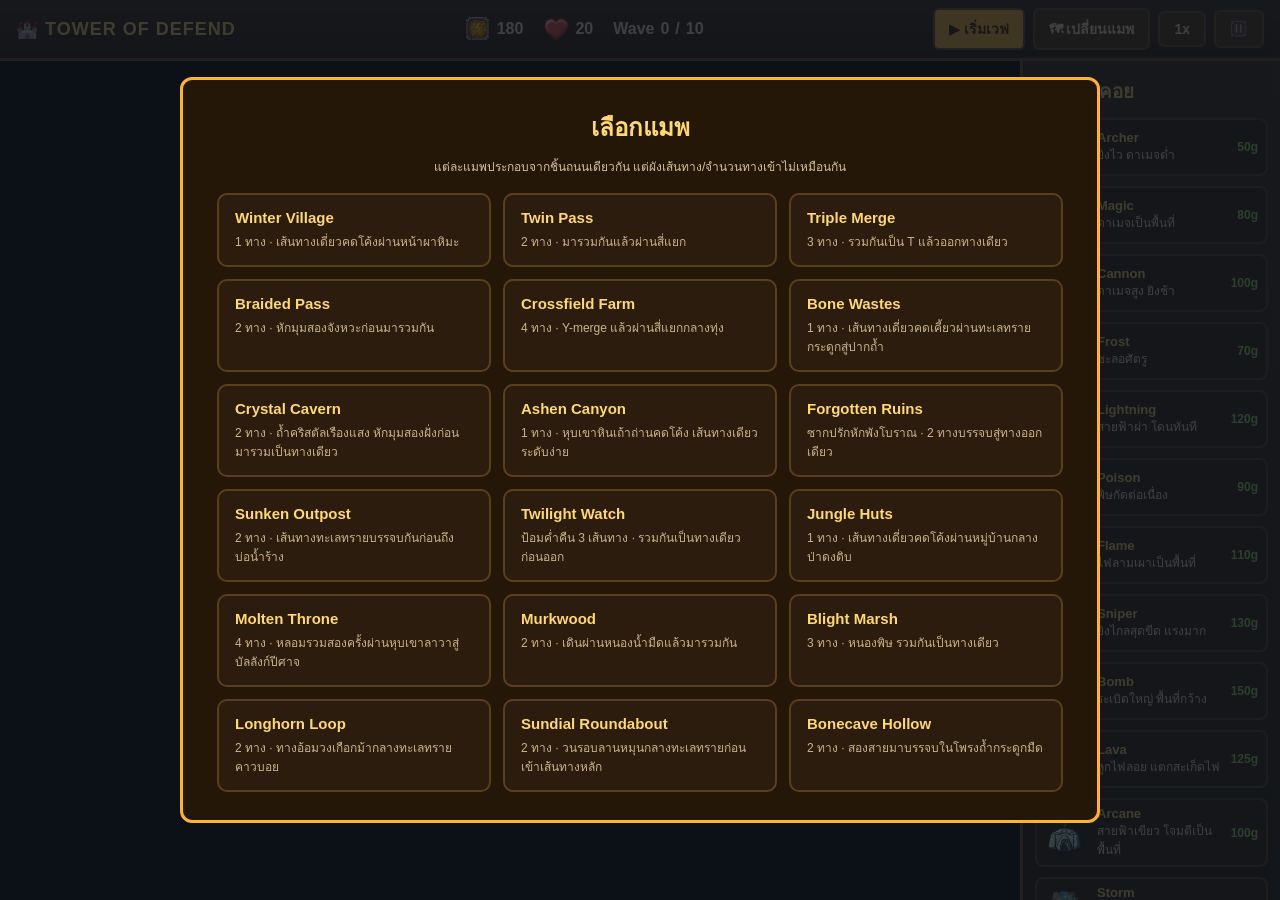
==== index.html @ 7975d1ac "Initial commit: Tower of Defend HTML5 tower-defense game 15 tower types, 18 maps, HTML5 canvas game " ====
<!DOCTYPE html>
<html lang="th">
<head>
<meta charset="UTF-8">
<meta name="viewport" content="width=device-width, initial-scale=1.0">
<title>Tower of Defend</title>
<link rel="stylesheet" href="style.css">
</head>
<body>
<div id="app">

  <header id="topbar">
    <div class="brand">🏰 TOWER OF DEFEND</div>
    <div class="stats">
      <div class="stat"><img src="assets/gui/ico_3.png" alt="gold"><span id="goldVal">0</span></div>
      <div class="stat"><img src="assets/gui/heart.png" alt="lives"><span id="livesVal">0</span></div>
      <div class="stat">Wave <span id="waveVal">0</span>/<span id="waveMax">10</span></div>
    </div>
    <div class="actions">
      <button id="startWaveBtn" class="btn-primary">▶ เริ่มเวฟ</button>
      <button id="changeMapBtn" class="btn-secondary">🗺 เปลี่ยนแมพ</button>
      <button id="speedBtn" class="btn-secondary">1x</button>
      <button id="pauseBtn" class="btn-secondary"><img src="assets/gui/button_pause.png" alt="pause"></button>
    </div>
  </header>

  <main id="playfield">
    <canvas id="game" width="1280" height="720"></canvas>

    <div id="towerPanel" class="hidden">
      <div id="towerPanelInfo"></div>
      <div id="towerPanelActions">
        <button id="upgradeBtn">⬆ อัพเกรด</button>
        <button id="sellBtn">💰 ขาย</button>
        <button id="closeTowerPanel">✕</button>
      </div>
    </div>

    <div id="toast"></div>
  </main>

  <aside id="sidebar">
    <h3>สร้างหอคอย</h3>
    <div class="tower-buy" data-tower="archer">
      <img src="assets/towers/archer_1.png">
      <div class="tb-info"><b>Archer</b><span>ยิงไว ดาเมจต่ำ</span></div>
      <div class="tb-cost">50g</div>
    </div>
    <div class="tower-buy" data-tower="magic">
      <img src="assets/towers/magic_1.png">
      <div class="tb-info"><b>Magic</b><span>ดาเมจเป็นพื้นที่</span></div>
      <div class="tb-cost">80g</div>
    </div>
    <div class="tower-buy" data-tower="stone">
      <img src="assets/towers/stone_1.png">
      <div class="tb-info"><b>Cannon</b><span>ดาเมจสูง ยิงช้า</span></div>
      <div class="tb-cost">100g</div>
    </div>
    <div class="tower-buy" data-tower="support">
      <img src="assets/towers/support_1.png">
      <div class="tb-info"><b>Frost</b><span>ชะลอศัตรู</span></div>
      <div class="tb-cost">70g</div>
    </div>
    <div class="tower-buy" data-tower="lightning">
      <img src="assets/towers/lightning_1.png">
      <div class="tb-info"><b>Lightning</b><span>สายฟ้าผ่า โดนทันที</span></div>
      <div class="tb-cost">120g</div>
    </div>
    <div class="tower-buy" data-tower="poison">
      <img src="assets/towers/poison_1.png">
      <div class="tb-info"><b>Poison</b><span>พิษกัดต่อเนื่อง</span></div>
      <div class="tb-cost">90g</div>
    </div>
    <div class="tower-buy" data-tower="flame">
      <img src="assets/towers/flame_1.png">
      <div class="tb-info"><b>Flame</b><span>ไฟลามเผาเป็นพื้นที่</span></div>
      <div class="tb-cost">110g</div>
    </div>
    <div class="tower-buy" data-tower="sniper">
      <img src="assets/towers/sniper_1.png">
      <div class="tb-info"><b>Sniper</b><span>ยิงไกลสุดขีด แรงมาก</span></div>
      <div class="tb-cost">130g</div>
    </div>
    <div class="tower-buy" data-tower="bomb">
      <img src="assets/towers/bomb_1.png">
      <div class="tb-info"><b>Bomb</b><span>ระเบิดใหญ่ พื้นที่กว้าง</span></div>
      <div class="tb-cost">150g</div>
    </div>
    <div class="tower-buy" data-tower="ember">
      <img src="assets/towers/ember_1.png">
      <div class="tb-info"><b>Lava</b><span>ลูกไฟลอย แตกสะเก็ดไฟ</span></div>
      <div class="tb-cost">125g</div>
    </div>
    <div class="tower-buy" data-tower="arcane">
      <img src="assets/towers/arcane_1.png">
      <div class="tb-info"><b>Arcane</b><span>สายฟ้าเขียว โจมตีเป็นพื้นที่</span></div>
      <div class="tb-cost">100g</div>
    </div>
    <div class="tower-buy" data-tower="storm">
      <img src="assets/towers/storm_1.png">
      <div class="tb-info"><b>Storm</b><span>สายฟ้าน้ำเงิน คริสตัลพลัง</span></div>
      <div class="tb-cost">115g</div>
    </div>
    <div class="tower-buy" data-tower="hex">
      <img src="assets/towers/hex_1.png">
      <div class="tb-info"><b>Hex</b><span>สายฟ้าแดง เวทมนตร์มืด</span></div>
      <div class="tb-cost">130g</div>
    </div>
    <div class="tower-buy" data-tower="ranger">
      <img src="assets/towers/ranger_1.png">
      <div class="tb-info"><b>Ranger</b><span>นักธนูบนหอฟาง ยิงไกล</span></div>
      <div class="tb-cost">90g</div>
    </div>
    <div class="tower-buy" data-tower="ballista">
      <img src="assets/towers/ballista_1.png">
      <div class="tb-info"><b>Ballista</b><span>เครื่องยิงลูกดอก แรงสูง</span></div>
      <div class="tb-cost">140g</div>
    </div>
    <p class="hint">เลือกหอคอย แล้วคลิกวางบน "แท่นหิมะ" ที่ว่างเท่านั้น (วงแหวนสีทองจะโชว์จุดที่วางได้)</p>
  </aside>

</div>

<div id="overlay" class="hidden">
  <div id="overlayBox">
    <img id="overlayHeader" src="">
    <h2 id="overlayTitle"></h2>
    <p id="overlaySub"></p>
    <button id="overlayBtn" class="btn-primary">เลือกแมพใหม่</button>
  </div>
</div>

<div id="levelSelect">
  <div id="levelSelectBox">
    <h2>เลือกแมพ</h2>
    <p class="hint">แต่ละแมพประกอบจากชิ้นถนนเดียวกัน แต่ผังเส้นทาง/จำนวนทางเข้าไม่เหมือนกัน</p>
    <div id="levelList"></div>
  </div>
</div>

<script src="maps/level1.js"></script>
<script src="maps/level2.js"></script>
<script src="maps/level3.js"></script>
<script src="maps/level4.js"></script>
<script src="maps/level5.js"></script>
<script src="maps/level6.js"></script>
<script src="maps/level7.js"></script>
<script src="maps/level8.js"></script>
<script src="maps/level9.js"></script>
<script src="maps/level10.js"></script>
<script src="maps/level11.js"></script>
<script src="maps/level12.js"></script>
<script src="maps/level13.js"></script>
<script src="maps/level14.js"></script>
<script src="maps/level15.js"></script>
<script src="maps/level16.js"></script>
<script src="maps/level17.js"></script>
<script src="maps/level18.js"></script>
<script src="game.js"></script>
</body>
</html>
---- style.css ----
* { box-sizing: border-box; }
html, body {
  margin: 0; padding: 0; height: 100%;
  background: #1a1108;
  font-family: 'Segoe UI', Tahoma, sans-serif;
  color: #f4e6c8;
  overflow: hidden;
}

#app {
  display: grid;
  grid-template-rows: auto 1fr;
  grid-template-columns: 1fr 260px;
  grid-template-areas:
    "topbar topbar"
    "playfield sidebar";
  height: 100vh;
}

#topbar {
  grid-area: topbar;
  display: flex;
  align-items: center;
  justify-content: space-between;
  padding: 8px 16px;
  background: linear-gradient(#3a2614, #241708);
  border-bottom: 3px solid #6b4a24;
}

.brand { font-weight: bold; font-size: 18px; letter-spacing: 1px; color: #ffd876; }

.stats { display: flex; gap: 20px; }
.stat { display: flex; align-items: center; gap: 6px; font-weight: bold; font-size: 16px; }
.stat img { width: 26px; height: 26px; object-fit: contain; }

.actions { display: flex; gap: 8px; align-items: center; }
.btn-primary, .btn-secondary {
  cursor: pointer; border: 2px solid #6b4a24; border-radius: 6px;
  padding: 8px 14px; font-weight: bold; font-size: 14px;
}
.btn-primary { background: #ffb238; color: #3a2100; }
.btn-primary:hover { background: #ffc862; }
.btn-primary:disabled { background: #7a6440; color: #3a2100; cursor: not-allowed; opacity: 0.6; }
.btn-secondary { background: #4a3418; color: #f4e6c8; }
.btn-secondary:hover { background: #5f4520; }
.btn-secondary img { width: 18px; height: 18px; vertical-align: middle; }

#playfield {
  grid-area: playfield;
  position: relative;
  background: #000;
  display: flex;
  align-items: center;
  justify-content: center;
  overflow: hidden;
}

#game {
  width: 100%;
  height: 100%;
  object-fit: contain;
  cursor: crosshair;
}

#sidebar {
  grid-area: sidebar;
  background: linear-gradient(#3a2614, #241708);
  border-left: 3px solid #6b4a24;
  padding: 12px;
  overflow-y: auto;
}
#sidebar h3 { margin: 4px 0 12px; color: #ffd876; }

.tower-buy {
  display: grid;
  grid-template-columns: 44px 1fr auto;
  align-items: center;
  gap: 8px;
  background: #2c1c0d;
  border: 2px solid #5a3f1f;
  border-radius: 8px;
  padding: 6px 8px;
  margin-bottom: 10px;
  cursor: pointer;
  transition: 0.15s;
}
.tower-buy:hover { border-color: #ffb238; }
.tower-buy.selected { border-color: #ffd876; background: #4a3013; box-shadow: 0 0 8px #ffb23855; }
.tower-buy img { width: 42px; height: 42px; object-fit: contain; }
.tb-info { display: flex; flex-direction: column; font-size: 12px; }
.tb-info b { font-size: 13px; color: #ffd876; }
.tb-cost { font-size: 12px; font-weight: bold; color: #9be564; }
.hint { font-size: 11px; color: #b39b76; line-height: 1.4; }

#towerPanel {
  position: absolute;
  background: #241708ee;
  border: 2px solid #ffb238;
  border-radius: 8px;
  padding: 10px;
  font-size: 13px;
  min-width: 170px;
  z-index: 5;
}
#towerPanel.hidden { display: none; }
#towerPanelInfo { margin-bottom: 8px; line-height: 1.5; }
#towerPanelActions { display: flex; gap: 6px; }
#towerPanelActions button {
  flex: 1; cursor: pointer; border: 1px solid #6b4a24; border-radius: 5px;
  padding: 5px; background: #4a3418; color: #f4e6c8; font-size: 12px;
}
#towerPanelActions button:hover { background: #5f4520; }
#upgradeBtn:disabled { opacity: 0.5; cursor: not-allowed; }

#toast {
  position: absolute;
  top: 12px; left: 50%; transform: translateX(-50%);
  background: #a11c1cdd; color: #fff; padding: 6px 16px;
  border-radius: 6px; font-weight: bold; font-size: 13px;
  opacity: 0; pointer-events: none; transition: opacity 0.3s;
}
#toast.show { opacity: 1; }

#overlay {
  position: fixed; inset: 0; background: #000000cc;
  display: flex; align-items: center; justify-content: center; z-index: 20;
}
#overlay.hidden { display: none; }
#overlayBox {
  background: #241708; border: 3px solid #ffb238; border-radius: 12px;
  padding: 24px 36px; text-align: center; max-width: 380px;
}
#overlayHeader { max-width: 260px; margin-bottom: 8px; }
#overlayTitle { color: #ffd876; margin: 6px 0; }
#overlaySub { color: #d8c19a; margin-bottom: 16px; }

#levelSelect {
  position: fixed; inset: 0; background: #10161ecc;
  display: flex; align-items: center; justify-content: center; z-index: 30;
}
#levelSelect.hidden { display: none; }
#levelSelectBox {
  background: #241708; border: 3px solid #ffb238; border-radius: 12px;
  padding: 28px 34px; text-align: center; max-width: 920px;
  max-height: 88vh; overflow-y: auto;
}
#levelSelectBox h2 { color: #ffd876; margin: 0 0 6px; }
#levelSelectBox .hint { color: #d8c19a; font-size: 12px; margin-bottom: 18px; }
#levelList {
  display: grid; grid-template-columns: 1fr 1fr 1fr; gap: 12px;
}
.level-card {
  cursor: pointer; text-align: left;
  background: #2c1c0d; border: 2px solid #5a3f1f; border-radius: 10px;
  padding: 14px 16px; color: #f4e6c8; font-family: inherit;
  display: flex; flex-direction: column; gap: 6px; transition: 0.15s;
}
.level-card:hover { border-color: #ffb238; background: #3a2510; }
.level-card b { color: #ffd876; font-size: 15px; }
.level-card span { font-size: 12px; color: #c9b48c; }

.hidden { display: none !important; }
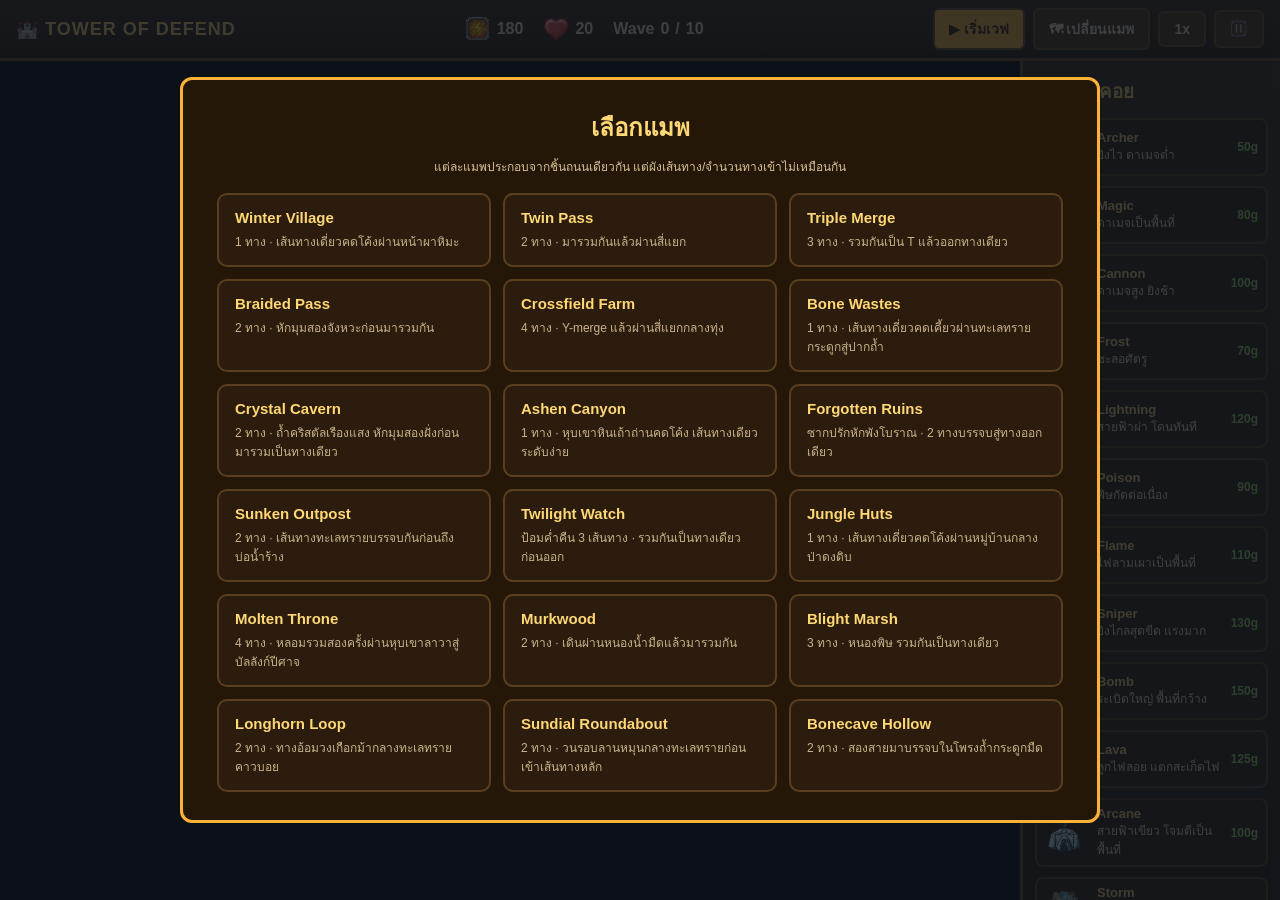
==== commit 757f1e63: "Force landscape-only play on phones with a rotate prompt On touch devices in portrait, overlay a ful" ====
--- a/index.html
+++ b/index.html
@@ -138,6 +138,12 @@
   </div>
 </div>
 
+<div id="rotateGate">
+  <div class="rg-icon">📱↻</div>
+  <div class="rg-title">หมุนจอแนวนอน</div>
+  <div class="rg-sub">เกมนี้เล่นได้เฉพาะแนวนอนบนมือถือ<br>กรุณาหมุนอุปกรณ์ของคุณ</div>
+</div>
+
 <script src="maps/level1.js"></script>
 <script src="maps/level2.js"></script>
 <script src="maps/level3.js"></script>
--- a/style.css
+++ b/style.css
@@ -160,3 +160,129 @@
 .level-card span { font-size: 12px; color: #c9b48c; }
 
 .hidden { display: none !important; }
+
+/* ============================================================
+   Responsive: mobile landscape & portrait
+   Layout/logic untouched — canvasPos() already maps taps
+   correctly via object-fit: contain, so touch input works.
+   ============================================================ */
+
+/* Use dynamic viewport height so mobile browser chrome
+   (address bar) doesn't clip the play area. */
+@supports (height: 100dvh) {
+  #app { height: 100dvh; }
+}
+
+/* Keep the tower upgrade popup inside narrow screens */
+#towerPanel { max-width: calc(100vw - 16px); }
+
+/* ---- Force landscape on phones: block portrait with a rotate prompt ---- */
+#rotateGate { display: none; }
+@media (orientation: portrait) and (pointer: coarse) {
+  #rotateGate {
+    display: flex;
+    position: fixed; inset: 0; z-index: 100;
+    flex-direction: column; align-items: center; justify-content: center;
+    gap: 16px; text-align: center; padding: 28px;
+    background: #10161e; color: #f4e6c8;
+  }
+  #rotateGate .rg-icon {
+    font-size: 64px; line-height: 1;
+    animation: rg-rotate 2.2s ease-in-out infinite;
+  }
+  #rotateGate .rg-title { font-size: 22px; font-weight: bold; color: #ffd876; }
+  #rotateGate .rg-sub { font-size: 14px; color: #d8c19a; line-height: 1.6; }
+}
+@keyframes rg-rotate {
+  0%, 40%   { transform: rotate(0deg); }
+  60%, 100% { transform: rotate(-90deg); }
+}
+
+/* ---- Landscape phones / short viewports: side-by-side, compact ---- */
+@media (orientation: landscape) and (max-height: 560px) {
+  #app { grid-template-columns: 1fr minmax(150px, 200px); }
+
+  #topbar { padding: 4px 10px; }
+  .brand { font-size: 13px; letter-spacing: 0; }
+  .stats { gap: 10px; }
+  .stat { font-size: 13px; gap: 4px; }
+  .stat img { width: 18px; height: 18px; }
+  .actions { gap: 5px; }
+  .btn-primary, .btn-secondary { padding: 5px 8px; font-size: 12px; }
+  .btn-secondary img { width: 14px; height: 14px; }
+
+  #sidebar { padding: 6px; }
+  #sidebar h3 { font-size: 13px; margin: 2px 0 6px; }
+  .tower-buy { grid-template-columns: 32px 1fr auto; gap: 6px; padding: 4px 6px; margin-bottom: 6px; }
+  .tower-buy img { width: 30px; height: 30px; }
+  .tb-info { font-size: 10px; }
+  .tb-info b { font-size: 11px; }
+  .tb-cost { font-size: 11px; }
+  .hint { font-size: 10px; line-height: 1.3; }
+}
+
+/* ---- Portrait phones: stack board on top, shop as scroll strip ---- */
+@media (orientation: portrait) and (max-width: 720px) {
+  #app {
+    grid-template-columns: 1fr;
+    grid-template-rows: auto 1fr auto;
+    grid-template-areas:
+      "topbar"
+      "playfield"
+      "sidebar";
+  }
+
+  /* Topbar wraps gracefully: stats drop to their own centered row */
+  #topbar { padding: 6px 8px; gap: 6px 8px; flex-wrap: wrap; }
+  .brand {
+    font-size: 13px; letter-spacing: 0;
+    white-space: nowrap; overflow: hidden; text-overflow: ellipsis;
+    max-width: 44vw; flex: 0 1 auto;
+  }
+  .stats { order: 5; flex-basis: 100%; justify-content: center; gap: 16px; }
+  .stat { font-size: 13px; gap: 4px; }
+  .stat img { width: 20px; height: 20px; }
+  .actions { gap: 5px; }
+  .btn-primary, .btn-secondary { padding: 6px 9px; font-size: 12px; }
+  .btn-secondary img { width: 15px; height: 15px; }
+
+  /* Shop: horizontal thumb-scrollable strip beneath the board */
+  #sidebar {
+    border-left: none;
+    border-top: 3px solid #6b4a24;
+    display: flex;
+    flex-direction: row;
+    gap: 8px;
+    padding: 8px;
+    overflow-x: auto;
+    overflow-y: hidden;
+    -webkit-overflow-scrolling: touch;
+  }
+  #sidebar h3 { display: none; }
+  .tower-buy {
+    flex: 0 0 auto;
+    width: 132px;
+    margin-bottom: 0;
+    grid-template-columns: 34px 1fr;
+    grid-template-areas:
+      "icon info"
+      "icon cost";
+    column-gap: 8px; row-gap: 2px;
+  }
+  .tower-buy img { grid-area: icon; width: 34px; height: 34px; align-self: center; }
+  .tb-info { grid-area: info; }
+  .tb-info span { display: none; }    /* hide description; keep cards short so the board stays big */
+  .tb-cost { grid-area: cost; }
+}
+
+/* ---- Map-select overlay: fewer columns on small screens ---- */
+@media (max-width: 720px) {
+  #overlayBox { max-width: min(380px, 92vw); padding: 20px 22px; }
+  #levelSelectBox { max-width: 94vw; max-height: 90vh; padding: 20px 16px; }
+  #levelList { grid-template-columns: 1fr 1fr; gap: 10px; }
+  .level-card { padding: 10px 12px; }
+  .level-card b { font-size: 14px; }
+}
+@media (max-width: 430px) {
+  #levelList { grid-template-columns: 1fr; }
+}
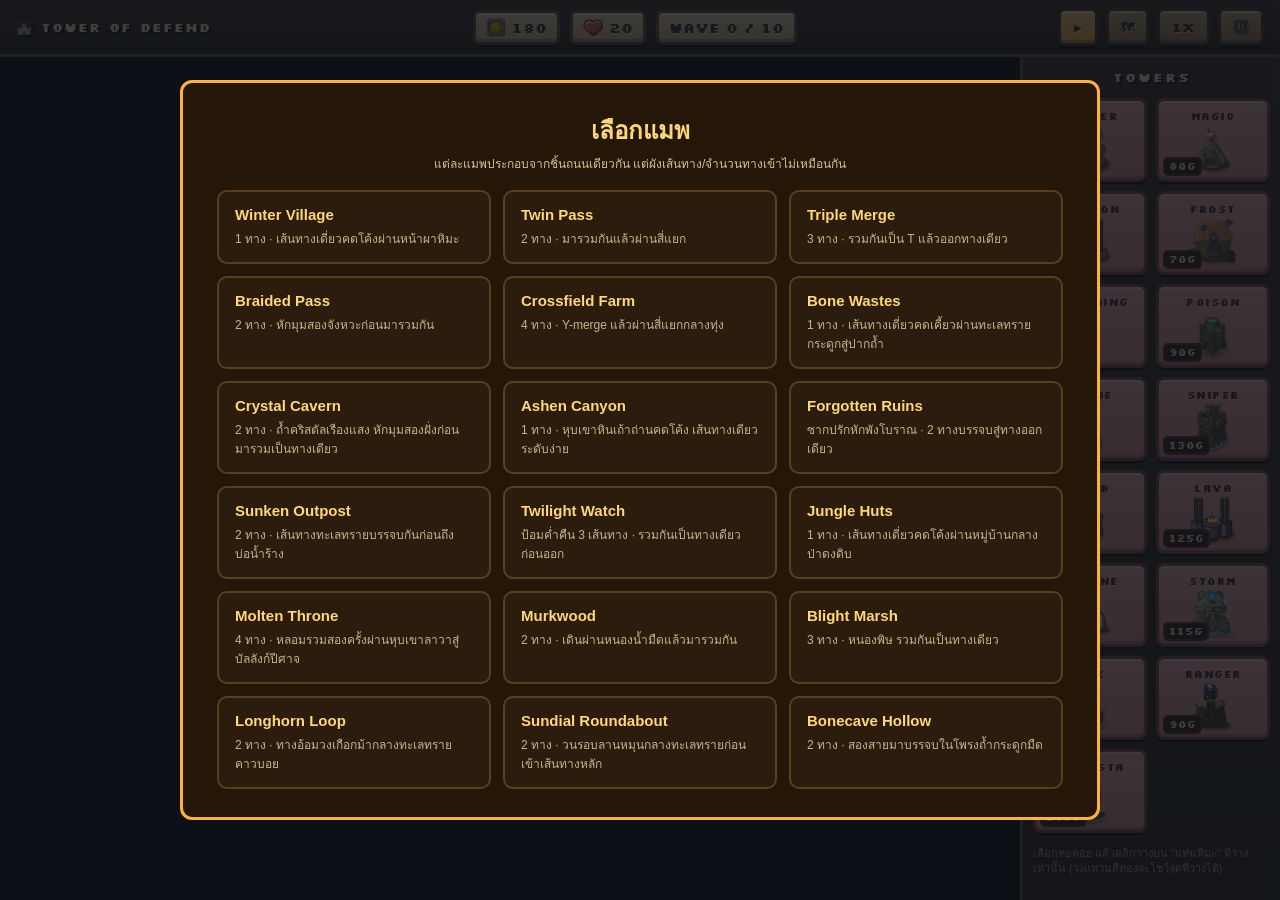
==== commit b1890d81: "Restyle UI to pixel-art theme (framed HUD + salmon tower cards) Rework the HUD and shop to a pixel-a" ====
--- a/index.html
+++ b/index.html
@@ -4,6 +4,9 @@
 <meta charset="UTF-8">
 <meta name="viewport" content="width=device-width, initial-scale=1.0">
 <title>Tower of Defend</title>
+<link rel="preconnect" href="https://fonts.googleapis.com">
+<link rel="preconnect" href="https://fonts.gstatic.com" crossorigin>
+<link href="https://fonts.googleapis.com/css2?family=Silkscreen:wght@400;700&display=swap" rel="stylesheet">
 <link rel="stylesheet" href="style.css">
 </head>
 <body>
@@ -17,8 +20,8 @@
       <div class="stat">Wave <span id="waveVal">0</span>/<span id="waveMax">10</span></div>
     </div>
     <div class="actions">
-      <button id="startWaveBtn" class="btn-primary">▶ เริ่มเวฟ</button>
-      <button id="changeMapBtn" class="btn-secondary">🗺 เปลี่ยนแมพ</button>
+      <button id="startWaveBtn" class="btn-primary" title="เริ่มเวฟ">▶</button>
+      <button id="changeMapBtn" class="btn-secondary" title="เปลี่ยนแมพ">🗺</button>
       <button id="speedBtn" class="btn-secondary">1x</button>
       <button id="pauseBtn" class="btn-secondary"><img src="assets/gui/button_pause.png" alt="pause"></button>
     </div>
@@ -40,7 +43,7 @@
   </main>
 
   <aside id="sidebar">
-    <h3>สร้างหอคอย</h3>
+    <h3>TOWERS</h3>
     <div class="tower-buy" data-tower="archer">
       <img src="assets/towers/archer_1.png">
       <div class="tb-info"><b>Archer</b><span>ยิงไว ดาเมจต่ำ</span></div>
--- a/style.css
+++ b/style.css
@@ -27,23 +27,44 @@
   border-bottom: 3px solid #6b4a24;
 }
 
-.brand { font-weight: bold; font-size: 18px; letter-spacing: 1px; color: #ffd876; }
-
-.stats { display: flex; gap: 20px; }
-.stat { display: flex; align-items: center; gap: 6px; font-weight: bold; font-size: 16px; }
-.stat img { width: 26px; height: 26px; object-fit: contain; }
-
+/* pixel-art font, applied only to English/number UI (Thai keeps a normal font) */
+:root { --pixel: 'Silkscreen', ui-monospace, 'Courier New', monospace; }
+
+.brand {
+  font-family: var(--pixel);
+  font-weight: 700; font-size: 13px; letter-spacing: 1px;
+  color: #ffe0b0; text-shadow: 2px 2px 0 #000;
+}
+
+/* pixel-art framed stat badges (skull/coin/heart look) */
+.stats { display: flex; gap: 10px; }
+.stat {
+  display: flex; align-items: center; gap: 6px;
+  font-family: var(--pixel); font-weight: 700; font-size: 14px;
+  color: #3a2410; padding: 5px 10px 4px;
+  background: linear-gradient(#f0d3a0, #d9ab6e);
+  border: 3px solid #6e3f1e; border-radius: 7px;
+  box-shadow: inset 0 2px 0 #fbe8c4, inset 0 -3px 0 #b07c40, 0 2px 0 #000;
+  text-shadow: 1px 1px 0 #f6e2bd;
+}
+.stat img { width: 20px; height: 20px; object-fit: contain; }
+
+/* pixel-art buttons (chunky beveled frames) */
 .actions { display: flex; gap: 8px; align-items: center; }
 .btn-primary, .btn-secondary {
-  cursor: pointer; border: 2px solid #6b4a24; border-radius: 6px;
-  padding: 8px 14px; font-weight: bold; font-size: 14px;
-}
-.btn-primary { background: #ffb238; color: #3a2100; }
-.btn-primary:hover { background: #ffc862; }
-.btn-primary:disabled { background: #7a6440; color: #3a2100; cursor: not-allowed; opacity: 0.6; }
-.btn-secondary { background: #4a3418; color: #f4e6c8; }
-.btn-secondary:hover { background: #5f4520; }
-.btn-secondary img { width: 18px; height: 18px; vertical-align: middle; }
+  cursor: pointer;
+  font-family: var(--pixel); font-weight: 700; font-size: 13px;
+  min-width: 40px; min-height: 38px; padding: 6px 12px;
+  border: 3px solid #4a2a10; border-radius: 7px;
+  display: inline-flex; align-items: center; justify-content: center;
+  box-shadow: inset 0 2px 0 rgba(255,255,255,0.4), inset 0 -3px 0 rgba(0,0,0,0.25), 0 2px 0 #000;
+}
+.btn-primary { background: linear-gradient(#ffd06a, #f2a52e); color: #4a2600; text-shadow: 1px 1px 0 #ffe6a8; }
+.btn-primary:hover { background: linear-gradient(#ffdc86, #ffb648); }
+.btn-primary:disabled { filter: grayscale(0.5) brightness(0.82); cursor: not-allowed; opacity: 0.75; }
+.btn-secondary { background: linear-gradient(#caa06a, #a2703c); color: #2e1a08; text-shadow: 1px 1px 0 #e5c79a; }
+.btn-secondary:hover { background: linear-gradient(#d9b078, #b57f46); }
+.btn-secondary img { width: 16px; height: 16px; vertical-align: middle; }
 
 #playfield {
   grid-area: playfield;
@@ -58,39 +79,66 @@
 #game {
   width: 100%;
   height: 100%;
-  object-fit: contain;
+  object-fit: fill;      /* backing store matches this box; world is letterboxed in JS */
   cursor: crosshair;
+  touch-action: none;    /* taps place towers cleanly; no pan/zoom/double-tap delay */
 }
 
 #sidebar {
   grid-area: sidebar;
   background: linear-gradient(#3a2614, #241708);
   border-left: 3px solid #6b4a24;
-  padding: 12px;
+  padding: 10px;
   overflow-y: auto;
-}
-#sidebar h3 { margin: 4px 0 12px; color: #ffd876; }
-
+  display: grid;
+  grid-template-columns: 1fr 1fr;
+  grid-auto-rows: min-content;
+  gap: 9px;
+  align-content: start;
+}
+#sidebar h3 {
+  grid-column: 1 / -1; margin: 2px 0 4px; text-align: center;
+  font-family: var(--pixel); font-size: 13px; letter-spacing: 2px;
+  color: #ffe0b0; text-shadow: 2px 2px 0 #000;
+}
+
+/* salmon pixel-art tower cards: name on top, portrait, cost badge bottom-left */
 .tower-buy {
-  display: grid;
-  grid-template-columns: 44px 1fr auto;
-  align-items: center;
-  gap: 8px;
-  background: #2c1c0d;
-  border: 2px solid #5a3f1f;
-  border-radius: 8px;
-  padding: 6px 8px;
-  margin-bottom: 10px;
-  cursor: pointer;
-  transition: 0.15s;
-}
-.tower-buy:hover { border-color: #ffb238; }
-.tower-buy.selected { border-color: #ffd876; background: #4a3013; box-shadow: 0 0 8px #ffb23855; }
-.tower-buy img { width: 42px; height: 42px; object-fit: contain; }
-.tb-info { display: flex; flex-direction: column; font-size: 12px; }
-.tb-info b { font-size: 13px; color: #ffd876; }
-.tb-cost { font-size: 12px; font-weight: bold; color: #9be564; }
-.hint { font-size: 11px; color: #b39b76; line-height: 1.4; }
+  position: relative;
+  display: flex; flex-direction: column; align-items: center; gap: 2px;
+  background: linear-gradient(#eba79a, #d98577);
+  border: 3px solid #7e3f34; border-radius: 8px;
+  padding: 6px 4px 8px;
+  cursor: pointer; transition: filter 0.1s;
+  box-shadow: inset 0 2px 0 #f6cabf, inset 0 -3px 0 #b96b5c, 0 2px 0 #000;
+}
+.tower-buy:hover { filter: brightness(1.06); }
+.tower-buy.selected {
+  border-color: #ffd54a;
+  box-shadow: inset 0 2px 0 #f6cabf, inset 0 -3px 0 #b96b5c, 0 0 0 2px #ffd54a, 0 0 10px #ffd54a99;
+}
+.tower-buy img {
+  width: 46px; height: 46px; object-fit: contain;
+  filter: drop-shadow(0 2px 1px rgba(0,0,0,0.35));
+}
+.tb-info { order: -1; text-align: center; line-height: 1; }
+.tb-info b {
+  font-family: var(--pixel); font-weight: 700; font-size: 10px; letter-spacing: 0.5px;
+  color: #3a1a12; text-transform: uppercase; text-shadow: 1px 1px 0 #f2b6a8;
+}
+.tb-info span { display: none; }   /* drop Thai description in the card grid */
+.tb-cost {
+  position: absolute; left: 4px; bottom: 3px;
+  font-family: var(--pixel); font-weight: 700; font-size: 10px;
+  color: #ffe08a; background: #2c1108;
+  border: 2px solid #5a2418; border-radius: 5px; padding: 1px 4px;
+  text-shadow: 1px 1px 0 #000;
+}
+.hint {
+  grid-column: 1 / -1; margin: 4px 0 0;
+  font-size: 11px; color: #b39b76; line-height: 1.4;
+  font-family: 'Segoe UI', Tahoma, sans-serif;
+}
 
 #towerPanel {
   position: absolute;
@@ -198,27 +246,43 @@
   60%, 100% { transform: rotate(-90deg); }
 }
 
-/* ---- Landscape phones / short viewports: side-by-side, compact ---- */
+/* ---- Landscape phones: maximise the board ----
+   Float the HUD over the top and shrink the shop dock so the 16:9 map
+   fills the full viewport height instead of being boxed in by chrome. */
 @media (orientation: landscape) and (max-height: 560px) {
-  #app { grid-template-columns: 1fr minmax(150px, 200px); }
-
-  #topbar { padding: 4px 10px; }
-  .brand { font-size: 13px; letter-spacing: 0; }
-  .stats { gap: 10px; }
-  .stat { font-size: 13px; gap: 4px; }
-  .stat img { width: 18px; height: 18px; }
+  #app {
+    grid-template-columns: 1fr minmax(150px, 176px);
+    grid-template-rows: 1fr;
+    grid-template-areas: "playfield sidebar";
+  }
+
+  /* HUD floats over the board — takes no vertical space from the map */
+  #topbar {
+    position: fixed; top: 0; left: 0; right: 0; z-index: 15;
+    padding: 3px 8px;
+    background: linear-gradient(#3a2614f2, #241708d0);
+    border-bottom: 1px solid #6b4a24;
+  }
+  .brand { font-size: 11px; letter-spacing: 0; }
+  .stats { gap: 8px; }
+  .stat { font-size: 11px; gap: 4px; padding: 3px 7px 2px; border-width: 2px; }
+  .stat img { width: 15px; height: 15px; }
   .actions { gap: 5px; }
-  .btn-primary, .btn-secondary { padding: 5px 8px; font-size: 12px; }
-  .btn-secondary img { width: 14px; height: 14px; }
-
-  #sidebar { padding: 6px; }
-  #sidebar h3 { font-size: 13px; margin: 2px 0 6px; }
-  .tower-buy { grid-template-columns: 32px 1fr auto; gap: 6px; padding: 4px 6px; margin-bottom: 6px; }
-  .tower-buy img { width: 30px; height: 30px; }
-  .tb-info { font-size: 10px; }
-  .tb-info b { font-size: 11px; }
-  .tb-cost { font-size: 11px; }
-  .hint { font-size: 10px; line-height: 1.3; }
+  .btn-primary, .btn-secondary {
+    padding: 3px 8px; font-size: 11px; min-height: 30px; min-width: 32px; border-width: 2px;
+  }
+  .btn-secondary img { width: 13px; height: 13px; }
+
+  #playfield { grid-area: playfield; }
+
+  /* Narrow 2-col shop dock; push its cards below the floating HUD */
+  #sidebar { grid-area: sidebar; padding: 6px; padding-top: 42px; gap: 7px; }
+  #sidebar h3 { display: none; }
+  .hint { display: none; }
+  .tower-buy { padding: 4px 3px 6px; }
+  .tower-buy img { width: 38px; height: 38px; }
+  .tb-info b { font-size: 9px; }
+  .tb-cost { font-size: 9px; }
 }
 
 /* ---- Portrait phones: stack board on top, shop as scroll strip ---- */
@@ -246,7 +310,7 @@
   .btn-primary, .btn-secondary { padding: 6px 9px; font-size: 12px; }
   .btn-secondary img { width: 15px; height: 15px; }
 
-  /* Shop: horizontal thumb-scrollable strip beneath the board */
+  /* Shop: horizontal thumb-scrollable strip of pixel cards beneath the board */
   #sidebar {
     border-left: none;
     border-top: 3px solid #6b4a24;
@@ -258,21 +322,8 @@
     overflow-y: hidden;
     -webkit-overflow-scrolling: touch;
   }
-  #sidebar h3 { display: none; }
-  .tower-buy {
-    flex: 0 0 auto;
-    width: 132px;
-    margin-bottom: 0;
-    grid-template-columns: 34px 1fr;
-    grid-template-areas:
-      "icon info"
-      "icon cost";
-    column-gap: 8px; row-gap: 2px;
-  }
-  .tower-buy img { grid-area: icon; width: 34px; height: 34px; align-self: center; }
-  .tb-info { grid-area: info; }
-  .tb-info span { display: none; }    /* hide description; keep cards short so the board stays big */
-  .tb-cost { grid-area: cost; }
+  #sidebar h3, .hint { display: none; }
+  .tower-buy { flex: 0 0 auto; width: 82px; }
 }
 
 /* ---- Map-select overlay: fewer columns on small screens ---- */
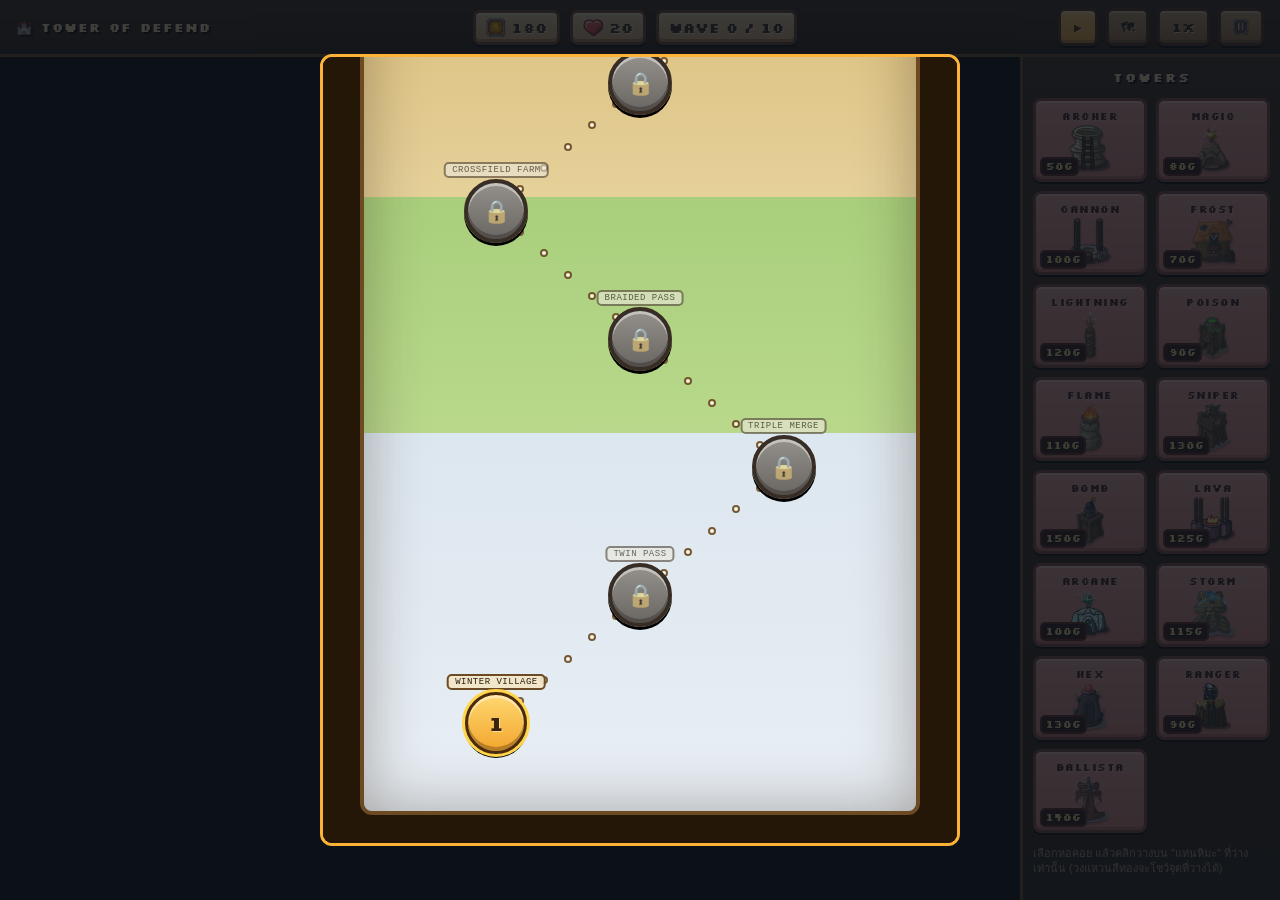
==== commit 4a4d0cc3: "Add craftpix-style world map level select with stars and locks Replace the flat grid of text level c" ====
--- a/index.html
+++ b/index.html
@@ -135,8 +135,8 @@
 
 <div id="levelSelect">
   <div id="levelSelectBox">
-    <h2>เลือกแมพ</h2>
-    <p class="hint">แต่ละแมพประกอบจากชิ้นถนนเดียวกัน แต่ผังเส้นทาง/จำนวนทางเข้าไม่เหมือนกัน</p>
+    <h2>WORLD MAP</h2>
+    <p class="hint">ชนะด่านเพื่อปลดล็อกด่านถัดไป · ยิ่งเหลือพลังชีวิตมาก ยิ่งได้ดาวเยอะ (สูงสุด 3 ดาว)</p>
     <div id="levelList"></div>
   </div>
 </div>
--- a/style.css
+++ b/style.css
@@ -189,23 +189,103 @@
 #levelSelect.hidden { display: none; }
 #levelSelectBox {
   background: #241708; border: 3px solid #ffb238; border-radius: 12px;
-  padding: 28px 34px; text-align: center; max-width: 920px;
+  padding: 28px 34px; text-align: center;
+  width: min(640px, 94vw);   /* explicit width: the world map must not shrink-to-fit */
   max-height: 88vh; overflow-y: auto;
 }
-#levelSelectBox h2 { color: #ffd876; margin: 0 0 6px; }
+#levelSelectBox h2 {
+  color: #ffd876; margin: 0 0 6px;
+  font-family: var(--pixel); letter-spacing: 3px; text-shadow: 2px 2px 0 #000;
+}
 #levelSelectBox .hint { color: #d8c19a; font-size: 12px; margin-bottom: 18px; }
+/* ---- World map level select (craftpix "level map" style) ----
+   A tall vertical map: level 1 at the bottom, the dotted trail snakes up
+   through terrain bands to the final level. Height is set by JS. */
 #levelList {
-  display: grid; grid-template-columns: 1fr 1fr 1fr; gap: 12px;
-}
-.level-card {
-  cursor: pointer; text-align: left;
-  background: #2c1c0d; border: 2px solid #5a3f1f; border-radius: 10px;
-  padding: 14px 16px; color: #f4e6c8; font-family: inherit;
-  display: flex; flex-direction: column; gap: 6px; transition: 0.15s;
-}
-.level-card:hover { border-color: #ffb238; background: #3a2510; }
-.level-card b { color: #ffd876; font-size: 15px; }
-.level-card span { font-size: 12px; color: #c9b48c; }
+  position: relative;
+  width: min(560px, 100%);
+  margin: 0 auto;
+  border: 4px solid #6b4a24;
+  border-radius: 12px;
+  overflow: hidden;
+  /* bottom -> top: snow, farm, bone desert, cavern, ashen, ruins, sea,
+     twilight, jungle, volcano, murkwood, marsh, canyon, kingdom */
+  background: linear-gradient(to top,
+    #e8eef4 0%,   #dde7ef 16%,
+    #b9d88b 16%,  #a8cf7c 26%,
+    #e6d19a 26%,  #dcc182 34%,
+    #b4a2d1 34%,  #a390c2 41%,
+    #c4977e 41%,  #b3846c 47%,
+    #d3c7a4 47%,  #c7b691 53%,
+    #93bfc9 53%,  #85b2bd 60%,
+    #b1a0c6 60%,  #a08cba 65%,
+    #96ca86 65%,  #86bd75 72%,
+    #d98d6a 72%,  #c97753 78%,
+    #85a086 78%,  #75907a 84%,
+    #a4bd84 84%,  #c9b587 92%,
+    #e6d7ab 92%,  #f2e6c2 100%);
+  box-shadow: inset 0 0 60px rgba(38, 22, 8, 0.35);
+}
+
+/* dotted trail between level nodes */
+.wm-dot {
+  position: absolute; width: 8px; height: 8px; margin: -4px;
+  border-radius: 50%;
+  background: #fffbe8; border: 2px solid #6b4a24;
+  opacity: 0.9; pointer-events: none;
+}
+.wm-dot.done { background: #ffd54a; }
+
+/* level node button: locked / active (next up) / done (0-3 stars) */
+.wm-node {
+  position: absolute; transform: translate(-50%, -50%);
+  width: 64px; height: 64px; border-radius: 50%;
+  border: 4px solid #4a2a10; cursor: pointer;
+  display: flex; align-items: center; justify-content: center;
+  font-family: var(--pixel);
+  box-shadow: inset 0 3px 0 rgba(255,255,255,0.45), inset 0 -4px 0 rgba(0,0,0,0.25), 0 3px 0 #000;
+}
+.wm-node.active { background: linear-gradient(#ffd870, #f2a52e); }
+.wm-node.active::after {
+  content: ''; position: absolute; inset: -6px; border-radius: 50%;
+  border: 3px solid #ffd54a;
+  animation: wm-pulse 1.3s ease-out infinite;
+}
+@keyframes wm-pulse {
+  0%   { transform: scale(0.9); opacity: 1; }
+  100% { transform: scale(1.35); opacity: 0; }
+}
+.wm-node.done { background: linear-gradient(#d8ecb2, #9cc86c); }
+.wm-node.done:hover, .wm-node.active:hover { filter: brightness(1.08); }
+.wm-node.locked {
+  background: linear-gradient(#9a8f80, #6f665a);
+  cursor: not-allowed; filter: saturate(0.35);
+}
+.wm-num {
+  font-size: 20px; font-weight: 700; color: #3a2410;
+  text-shadow: 1px 1px 0 rgba(255, 230, 168, 0.8);
+}
+.wm-node.locked .wm-num { font-size: 22px; text-shadow: none; }
+
+/* star panel (assets/gui/star_1..4.png) under beaten levels */
+.wm-stars {
+  display: none; position: absolute; top: 100%; left: 50%;
+  transform: translateX(-50%); margin-top: 3px; width: 56px;
+  pointer-events: none;
+  filter: drop-shadow(0 2px 1px rgba(0,0,0,0.4));
+}
+.wm-node.done .wm-stars { display: block; }
+
+/* level name tag above the node */
+.wm-name {
+  position: absolute; bottom: 100%; left: 50%;
+  transform: translateX(-50%); margin-bottom: 5px;
+  white-space: nowrap; font-size: 9px; letter-spacing: 0.5px;
+  text-transform: uppercase; color: #2c1c0d;
+  background: #f4e6c8ee; border: 2px solid #6b4a24; border-radius: 5px;
+  padding: 1px 6px; pointer-events: none;
+}
+.wm-node.locked .wm-name { opacity: 0.65; }
 
 .hidden { display: none !important; }
 
@@ -329,11 +409,15 @@
 /* ---- Map-select overlay: fewer columns on small screens ---- */
 @media (max-width: 720px) {
   #overlayBox { max-width: min(380px, 92vw); padding: 20px 22px; }
-  #levelSelectBox { max-width: 94vw; max-height: 90vh; padding: 20px 16px; }
-  #levelList { grid-template-columns: 1fr 1fr; gap: 10px; }
-  .level-card { padding: 10px 12px; }
-  .level-card b { font-size: 14px; }
-}
-@media (max-width: 430px) {
-  #levelList { grid-template-columns: 1fr; }
-}
+  #levelSelectBox { width: 94vw; max-height: 90vh; padding: 16px 10px; }
+  .wm-node { width: 56px; height: 56px; border-width: 3px; }
+  .wm-num { font-size: 17px; }
+  .wm-stars { width: 48px; }
+  .wm-name { font-size: 8px; }
+}
+/* short landscape phones: let the map box use the full height */
+@media (orientation: landscape) and (max-height: 560px) {
+  #levelSelectBox { max-height: 96vh; padding: 12px 14px; }
+  #levelSelectBox h2 { font-size: 16px; margin-bottom: 2px; }
+  #levelSelectBox .hint { margin-bottom: 10px; }
+}
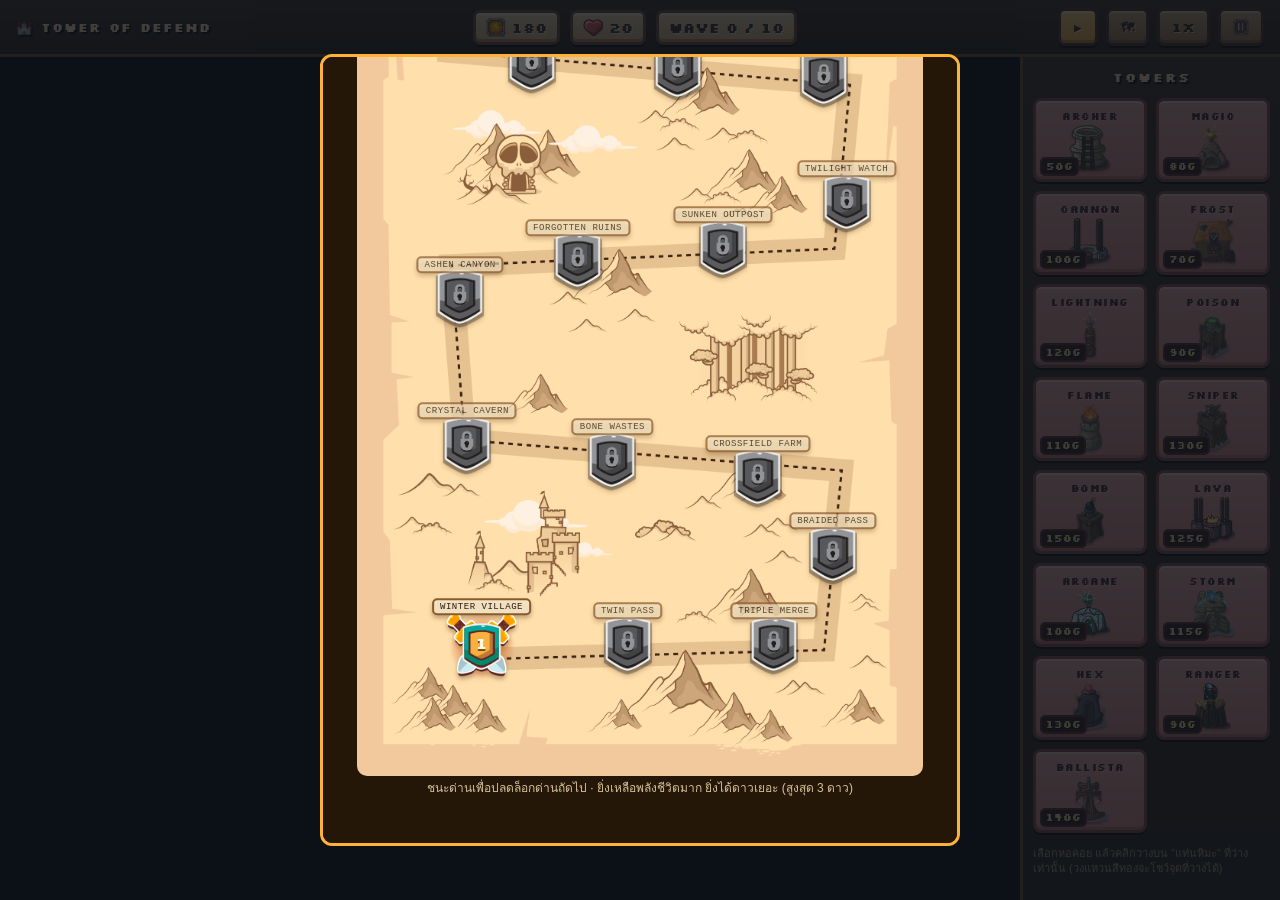
==== commit 698718fc: "Use the real craftpix Level Map assets for the world map Swap the CSS-drawn world map for the actual" ====
--- a/index.html
+++ b/index.html
@@ -135,9 +135,8 @@
 
 <div id="levelSelect">
   <div id="levelSelectBox">
-    <h2>WORLD MAP</h2>
+    <div id="levelList"></div>
     <p class="hint">ชนะด่านเพื่อปลดล็อกด่านถัดไป · ยิ่งเหลือพลังชีวิตมาก ยิ่งได้ดาวเยอะ (สูงสุด 3 ดาว)</p>
-    <div id="levelList"></div>
   </div>
 </div>
 
--- a/style.css
+++ b/style.css
@@ -198,94 +198,79 @@
   font-family: var(--pixel); letter-spacing: 3px; text-shadow: 2px 2px 0 #000;
 }
 #levelSelectBox .hint { color: #d8c19a; font-size: 12px; margin-bottom: 18px; }
-/* ---- World map level select (craftpix "level map" style) ----
-   A tall vertical map: level 1 at the bottom, the dotted trail snakes up
-   through terrain bands to the final level. Height is set by JS. */
+/* ---- World map level select (craftpix Level Map Game Assets) ----
+   The parchment map art carries its own dashed trail; JS lays the level
+   nodes along it in % coordinates, so everything scales with the image. */
 #levelList {
   position: relative;
-  width: min(560px, 100%);
+  width: 100%;
   margin: 0 auto;
-  border: 4px solid #6b4a24;
-  border-radius: 12px;
+  container-type: inline-size;        /* lets node text scale in cqw units */
+  aspect-ratio: 1481 / 2962;          /* LevelAreaFull.png */
+  background: url('assets/worldmap/LevelAreaFull.png') center / 100% 100% no-repeat;
+  border-radius: 10px;
   overflow: hidden;
-  /* bottom -> top: snow, farm, bone desert, cavern, ashen, ruins, sea,
-     twilight, jungle, volcano, murkwood, marsh, canyon, kingdom */
-  background: linear-gradient(to top,
-    #e8eef4 0%,   #dde7ef 16%,
-    #b9d88b 16%,  #a8cf7c 26%,
-    #e6d19a 26%,  #dcc182 34%,
-    #b4a2d1 34%,  #a390c2 41%,
-    #c4977e 41%,  #b3846c 47%,
-    #d3c7a4 47%,  #c7b691 53%,
-    #93bfc9 53%,  #85b2bd 60%,
-    #b1a0c6 60%,  #a08cba 65%,
-    #96ca86 65%,  #86bd75 72%,
-    #d98d6a 72%,  #c97753 78%,
-    #85a086 78%,  #75907a 84%,
-    #a4bd84 84%,  #c9b587 92%,
-    #e6d7ab 92%,  #f2e6c2 100%);
-  box-shadow: inset 0 0 60px rgba(38, 22, 8, 0.35);
-}
-
-/* dotted trail between level nodes */
-.wm-dot {
-  position: absolute; width: 8px; height: 8px; margin: -4px;
-  border-radius: 50%;
-  background: #fffbe8; border: 2px solid #6b4a24;
-  opacity: 0.9; pointer-events: none;
-}
-.wm-dot.done { background: #ffd54a; }
-
-/* level node button: locked / active (next up) / done (0-3 stars) */
+}
+
+/* title on the scroll banner painted at the top of the map */
+.wm-title {
+  position: absolute; left: 50%; top: 5.2%;
+  transform: translate(-50%, -50%);
+  font-family: var(--pixel); font-weight: 700;
+  font-size: clamp(14px, 4.2cqw, 26px);
+  letter-spacing: 2px; color: #7a4310;
+  text-shadow: 1px 1px 0 #ffdf9c;
+  pointer-events: none;
+}
+
+/* level node buttons: shield sprites from the pack
+   locked  -> LockLvl.png      (gray shield + padlock)
+   active  -> AvailableLvl.png (teal/orange shield + swords: next level)
+   done    -> {1..3}Star.png   (red shield + earned stars) */
 .wm-node {
   position: absolute; transform: translate(-50%, -50%);
-  width: 64px; height: 64px; border-radius: 50%;
-  border: 4px solid #4a2a10; cursor: pointer;
-  display: flex; align-items: center; justify-content: center;
+  width: 12.5%; aspect-ratio: 191 / 182;
+  border: none; padding: 0; cursor: pointer;
+  background: transparent center / contain no-repeat;
   font-family: var(--pixel);
-  box-shadow: inset 0 3px 0 rgba(255,255,255,0.45), inset 0 -4px 0 rgba(0,0,0,0.25), 0 3px 0 #000;
-}
-.wm-node.active { background: linear-gradient(#ffd870, #f2a52e); }
-.wm-node.active::after {
-  content: ''; position: absolute; inset: -6px; border-radius: 50%;
-  border: 3px solid #ffd54a;
-  animation: wm-pulse 1.3s ease-out infinite;
-}
-@keyframes wm-pulse {
-  0%   { transform: scale(0.9); opacity: 1; }
-  100% { transform: scale(1.35); opacity: 0; }
-}
-.wm-node.done { background: linear-gradient(#d8ecb2, #9cc86c); }
-.wm-node.done:hover, .wm-node.active:hover { filter: brightness(1.08); }
+  filter: drop-shadow(0 3px 2px rgba(70, 40, 10, 0.35));
+}
+.wm-node.active { background-image: url('assets/worldmap/AvailableLvl.png'); animation: wm-glow 1.1s ease-in-out infinite alternate; }
+@keyframes wm-glow {
+  from { filter: drop-shadow(0 3px 2px rgba(70,40,10,0.35)); }
+  to   { filter: drop-shadow(0 3px 2px rgba(70,40,10,0.35)) drop-shadow(0 0 10px #ffd54a) brightness(1.12); }
+}
+.wm-node.done.s1 { background-image: url('assets/worldmap/1Star.png'); }
+.wm-node.done.s2 { background-image: url('assets/worldmap/2Star.png'); }
+.wm-node.done.s3 { background-image: url('assets/worldmap/3Star.png'); }
+.wm-node.done { aspect-ratio: 191 / 174; }
+.wm-node.done:hover, .wm-node.active:hover { transform: translate(-50%, -50%) scale(1.07); }
 .wm-node.locked {
-  background: linear-gradient(#9a8f80, #6f665a);
-  cursor: not-allowed; filter: saturate(0.35);
-}
+  background-image: url('assets/worldmap/LockLvl.png');
+  width: 8.5%; aspect-ratio: 113 / 135;
+  cursor: not-allowed;
+}
+
+/* level number on the shield's inner plate */
 .wm-num {
-  font-size: 20px; font-weight: 700; color: #3a2410;
-  text-shadow: 1px 1px 0 rgba(255, 230, 168, 0.8);
-}
-.wm-node.locked .wm-num { font-size: 22px; text-shadow: none; }
-
-/* star panel (assets/gui/star_1..4.png) under beaten levels */
-.wm-stars {
-  display: none; position: absolute; top: 100%; left: 50%;
-  transform: translateX(-50%); margin-top: 3px; width: 56px;
+  position: absolute; left: 50%; top: 47%;
+  transform: translate(-50%, -50%);
+  font-size: clamp(11px, 2.6cqw, 20px); font-weight: 700;
+  color: #fff7e0; text-shadow: 0 2px 0 rgba(60, 25, 5, 0.65);
   pointer-events: none;
-  filter: drop-shadow(0 2px 1px rgba(0,0,0,0.4));
-}
-.wm-node.done .wm-stars { display: block; }
+}
+.wm-node.done .wm-num { top: 38%; }
 
 /* level name tag above the node */
 .wm-name {
-  position: absolute; bottom: 100%; left: 50%;
-  transform: translateX(-50%); margin-bottom: 5px;
-  white-space: nowrap; font-size: 9px; letter-spacing: 0.5px;
+  position: absolute; bottom: 96%; left: 50%;
+  transform: translateX(-50%);
+  white-space: nowrap; font-size: clamp(7px, 1.6cqw, 10px); letter-spacing: 0.5px;
   text-transform: uppercase; color: #2c1c0d;
-  background: #f4e6c8ee; border: 2px solid #6b4a24; border-radius: 5px;
+  background: #f7e9ccdd; border: 2px solid #8a5a2e; border-radius: 5px;
   padding: 1px 6px; pointer-events: none;
 }
-.wm-node.locked .wm-name { opacity: 0.65; }
+.wm-node.locked .wm-name { opacity: 0.7; }
 
 .hidden { display: none !important; }
 
@@ -409,11 +394,7 @@
 /* ---- Map-select overlay: fewer columns on small screens ---- */
 @media (max-width: 720px) {
   #overlayBox { max-width: min(380px, 92vw); padding: 20px 22px; }
-  #levelSelectBox { width: 94vw; max-height: 90vh; padding: 16px 10px; }
-  .wm-node { width: 56px; height: 56px; border-width: 3px; }
-  .wm-num { font-size: 17px; }
-  .wm-stars { width: 48px; }
-  .wm-name { font-size: 8px; }
+  #levelSelectBox { width: 94vw; max-height: 90vh; padding: 12px 10px; }
 }
 /* short landscape phones: let the map box use the full height */
 @media (orientation: landscape) and (max-height: 560px) {
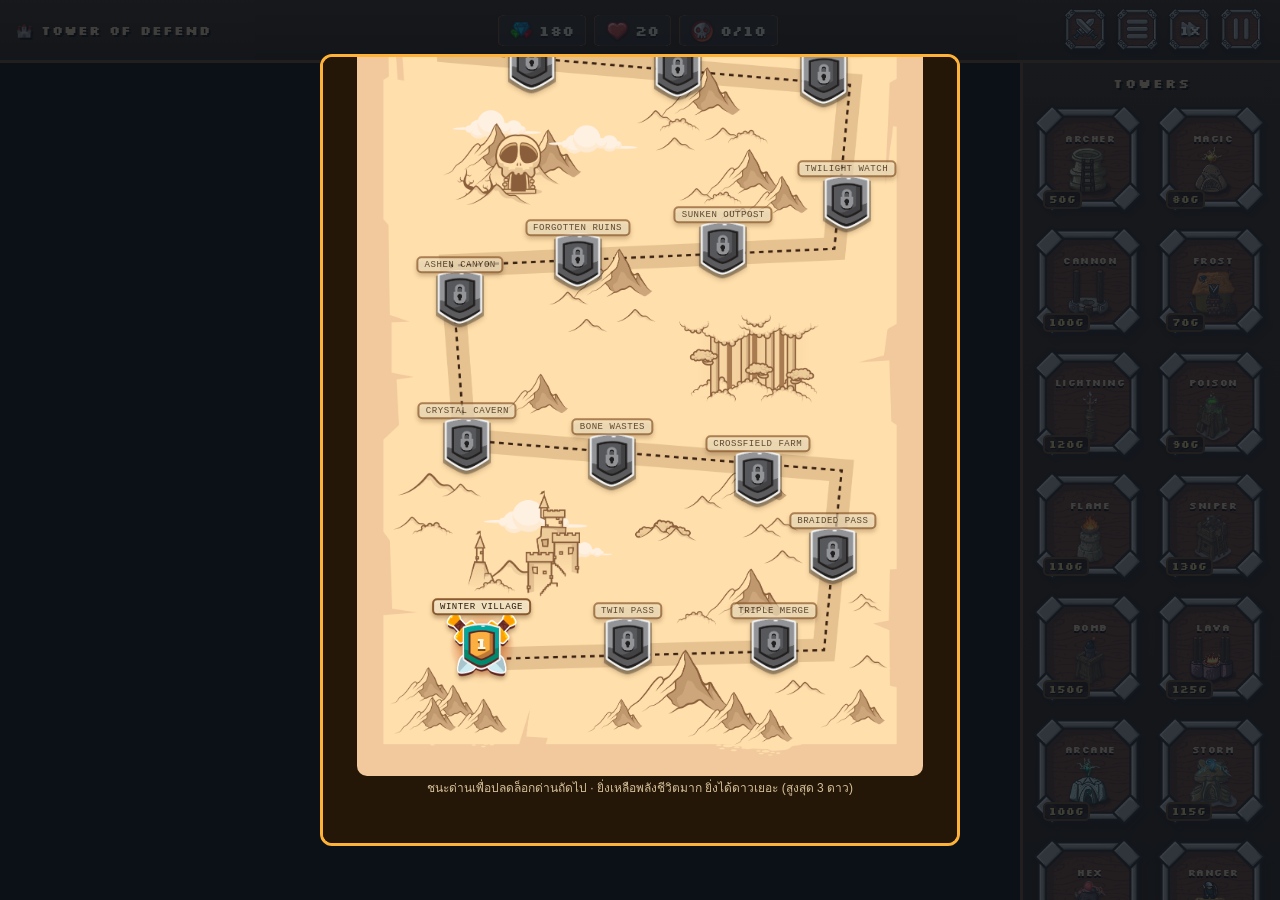
==== commit f98b74ed: "Reskin the game UI with the full craftpix TD interface kit Import the complete UI pack (assets/ui/: " ====
--- a/index.html
+++ b/index.html
@@ -15,15 +15,15 @@
   <header id="topbar">
     <div class="brand">🏰 TOWER OF DEFEND</div>
     <div class="stats">
-      <div class="stat"><img src="assets/gui/ico_3.png" alt="gold"><span id="goldVal">0</span></div>
-      <div class="stat"><img src="assets/gui/heart.png" alt="lives"><span id="livesVal">0</span></div>
-      <div class="stat">Wave <span id="waveVal">0</span>/<span id="waveMax">10</span></div>
+      <div class="stat"><img src="assets/ui/interface_game/je.png" alt="gold"><span id="goldVal">0</span></div>
+      <div class="stat"><img src="assets/ui/interface_game/heart.png" alt="lives"><span id="livesVal">0</span></div>
+      <div class="stat"><img src="assets/ui/interface_game/skull.png" alt="wave"><span><span id="waveVal">0</span>/<span id="waveMax">10</span></span></div>
     </div>
     <div class="actions">
-      <button id="startWaveBtn" class="btn-primary" title="เริ่มเวฟ">▶</button>
-      <button id="changeMapBtn" class="btn-secondary" title="เปลี่ยนแมพ">🗺</button>
-      <button id="speedBtn" class="btn-secondary">1x</button>
-      <button id="pauseBtn" class="btn-secondary"><img src="assets/gui/button_pause.png" alt="pause"></button>
+      <button id="startWaveBtn" class="ibtn" title="เริ่มเวฟ"></button>
+      <button id="changeMapBtn" class="ibtn" title="แผนที่ด่าน"></button>
+      <button id="speedBtn" class="ibtn" title="ความเร็วเกม">1x</button>
+      <button id="pauseBtn" class="ibtn" title="หยุดพัก"></button>
     </div>
   </header>
 
@@ -35,7 +35,7 @@
       <div id="towerPanelActions">
         <button id="upgradeBtn">⬆ อัพเกรด</button>
         <button id="sellBtn">💰 ขาย</button>
-        <button id="closeTowerPanel">✕</button>
+        <button id="closeTowerPanel" title="ปิด"></button>
       </div>
     </div>
 
@@ -127,9 +127,14 @@
 <div id="overlay" class="hidden">
   <div id="overlayBox">
     <img id="overlayHeader" src="">
+    <img id="overlayStars" src="" class="hidden" alt="stars">
     <h2 id="overlayTitle"></h2>
     <p id="overlaySub"></p>
-    <button id="overlayBtn" class="btn-primary">เลือกแมพใหม่</button>
+    <div id="overlayActions">
+      <button id="overlayRetryBtn" class="ibtn hidden" title="เล่นด่านนี้อีกครั้ง"></button>
+      <button id="overlayBtn" class="ibtn" title="กลับไปแผนที่ด่าน"></button>
+      <button id="overlayNextBtn" class="ibtn hidden" title="ด่านถัดไป"></button>
+    </div>
   </div>
 </div>
 
--- a/style.css
+++ b/style.css
@@ -36,35 +36,36 @@
   color: #ffe0b0; text-shadow: 2px 2px 0 #000;
 }
 
-/* pixel-art framed stat badges (skull/coin/heart look) */
-.stats { display: flex; gap: 10px; }
+/* stat readouts on the kit's translucent rounded panel (interface_game/table) */
+.stats { display: flex; gap: 8px; }
 .stat {
-  display: flex; align-items: center; gap: 6px;
+  display: flex; align-items: center; gap: 7px;
   font-family: var(--pixel); font-weight: 700; font-size: 14px;
-  color: #3a2410; padding: 5px 10px 4px;
-  background: linear-gradient(#f0d3a0, #d9ab6e);
-  border: 3px solid #6e3f1e; border-radius: 7px;
-  box-shadow: inset 0 2px 0 #fbe8c4, inset 0 -3px 0 #b07c40, 0 2px 0 #000;
-  text-shadow: 1px 1px 0 #f6e2bd;
-}
-.stat img { width: 20px; height: 20px; object-fit: contain; }
-
-/* pixel-art buttons (chunky beveled frames) */
+  color: #fff3d6; padding: 5px 12px 4px;
+  background: url('assets/ui/interface_game/table.png') center / 100% 100% no-repeat;
+  text-shadow: 0 2px 0 rgba(0,0,0,0.6);
+}
+.stat img { width: 22px; height: 22px; object-fit: contain; filter: drop-shadow(0 1px 1px rgba(0,0,0,0.5)); }
+
+/* wood + riveted-steel image buttons from the UI kit */
 .actions { display: flex; gap: 8px; align-items: center; }
-.btn-primary, .btn-secondary {
-  cursor: pointer;
-  font-family: var(--pixel); font-weight: 700; font-size: 13px;
-  min-width: 40px; min-height: 38px; padding: 6px 12px;
-  border: 3px solid #4a2a10; border-radius: 7px;
-  display: inline-flex; align-items: center; justify-content: center;
-  box-shadow: inset 0 2px 0 rgba(255,255,255,0.4), inset 0 -3px 0 rgba(0,0,0,0.25), 0 2px 0 #000;
-}
-.btn-primary { background: linear-gradient(#ffd06a, #f2a52e); color: #4a2600; text-shadow: 1px 1px 0 #ffe6a8; }
-.btn-primary:hover { background: linear-gradient(#ffdc86, #ffb648); }
-.btn-primary:disabled { filter: grayscale(0.5) brightness(0.82); cursor: not-allowed; opacity: 0.75; }
-.btn-secondary { background: linear-gradient(#caa06a, #a2703c); color: #2e1a08; text-shadow: 1px 1px 0 #e5c79a; }
-.btn-secondary:hover { background: linear-gradient(#d9b078, #b57f46); }
-.btn-secondary img { width: 16px; height: 16px; vertical-align: middle; }
+.ibtn {
+  width: 44px; height: 44px; padding: 0;
+  border: none; cursor: pointer;
+  background: transparent center / contain no-repeat;
+  font-family: var(--pixel); font-weight: 700; font-size: 12px;
+  color: #fff; text-shadow: 0 2px 2px #000, 0 0 4px #000;
+  filter: drop-shadow(0 2px 2px rgba(0,0,0,0.45));
+  transition: transform 0.08s;
+}
+.ibtn:hover { transform: scale(1.07); }
+.ibtn:active { transform: scale(0.96); }
+.ibtn:disabled { filter: grayscale(0.9) brightness(0.7); cursor: not-allowed; transform: none; }
+#startWaveBtn { background-image: url('assets/ui/interface_game/button_start.png'); }
+#changeMapBtn { background-image: url('assets/ui/win/button_menu.png'); }
+#speedBtn { background-image: url('assets/ui/interface_game/button_quick.png'); }
+#pauseBtn { background-image: url('assets/ui/interface_game/button_pause.png'); }
+#pauseBtn.on { filter: drop-shadow(0 0 8px #ffd54a) brightness(1.15); }
 
 #playfield {
   grid-area: playfield;
@@ -102,36 +103,36 @@
   color: #ffe0b0; text-shadow: 2px 2px 0 #000;
 }
 
-/* salmon pixel-art tower cards: name on top, portrait, cost badge bottom-left */
+/* tower cards: the kit's riveted-steel wooden squares (levels/btton_empty) */
 .tower-buy {
   position: relative;
-  display: flex; flex-direction: column; align-items: center; gap: 2px;
-  background: linear-gradient(#eba79a, #d98577);
-  border: 3px solid #7e3f34; border-radius: 8px;
-  padding: 6px 4px 8px;
-  cursor: pointer; transition: filter 0.1s;
-  box-shadow: inset 0 2px 0 #f6cabf, inset 0 -3px 0 #b96b5c, 0 2px 0 #000;
-}
-.tower-buy:hover { filter: brightness(1.06); }
+  aspect-ratio: 176 / 175;
+  display: flex; flex-direction: column; align-items: center; justify-content: center;
+  background: url('assets/ui/levels/btton_empty.png') center / 100% 100% no-repeat;
+  border: none; padding: 14% 12% 12%;
+  cursor: pointer;
+  filter: drop-shadow(0 2px 2px rgba(0,0,0,0.4));
+  transition: transform 0.08s;
+}
+.tower-buy:hover { transform: scale(1.05); }
 .tower-buy.selected {
-  border-color: #ffd54a;
-  box-shadow: inset 0 2px 0 #f6cabf, inset 0 -3px 0 #b96b5c, 0 0 0 2px #ffd54a, 0 0 10px #ffd54a99;
+  filter: drop-shadow(0 0 7px #ffd54a) drop-shadow(0 0 3px #ffd54a) brightness(1.1);
 }
 .tower-buy img {
-  width: 46px; height: 46px; object-fit: contain;
-  filter: drop-shadow(0 2px 1px rgba(0,0,0,0.35));
-}
-.tb-info { order: -1; text-align: center; line-height: 1; }
+  width: 62%; height: auto; max-height: 58%; object-fit: contain;
+  filter: drop-shadow(0 2px 1px rgba(0,0,0,0.45));
+}
+.tb-info { order: -1; text-align: center; line-height: 1; margin-bottom: 2px; }
 .tb-info b {
-  font-family: var(--pixel); font-weight: 700; font-size: 10px; letter-spacing: 0.5px;
-  color: #3a1a12; text-transform: uppercase; text-shadow: 1px 1px 0 #f2b6a8;
+  font-family: var(--pixel); font-weight: 700; font-size: 9px; letter-spacing: 0.5px;
+  color: #ffe6b8; text-transform: uppercase; text-shadow: 0 2px 0 #000;
 }
 .tb-info span { display: none; }   /* drop Thai description in the card grid */
 .tb-cost {
-  position: absolute; left: 4px; bottom: 3px;
+  position: absolute; left: 9%; bottom: 7%;
   font-family: var(--pixel); font-weight: 700; font-size: 10px;
-  color: #ffe08a; background: #2c1108;
-  border: 2px solid #5a2418; border-radius: 5px; padding: 1px 4px;
+  color: #ffe08a; background: #201008e0;
+  border: 2px solid #6b4a24; border-radius: 5px; padding: 1px 4px;
   text-shadow: 1px 1px 0 #000;
 }
 .hint {
@@ -142,23 +143,32 @@
 
 #towerPanel {
   position: absolute;
-  background: #241708ee;
-  border: 2px solid #ffb238;
-  border-radius: 8px;
-  padding: 10px;
+  background: url('assets/ui/interface_game/table.png') center / 100% 100% no-repeat;
+  border: none;
+  border-radius: 10px;
+  padding: 12px;
   font-size: 13px;
-  min-width: 170px;
+  min-width: 175px;
   z-index: 5;
+  filter: drop-shadow(0 4px 8px rgba(0,0,0,0.45));
 }
 #towerPanel.hidden { display: none; }
-#towerPanelInfo { margin-bottom: 8px; line-height: 1.5; }
-#towerPanelActions { display: flex; gap: 6px; }
+#towerPanelInfo { margin-bottom: 8px; line-height: 1.5; color: #f4e6c8; }
+#towerPanelActions { display: flex; gap: 6px; align-items: center; }
 #towerPanelActions button {
-  flex: 1; cursor: pointer; border: 1px solid #6b4a24; border-radius: 5px;
-  padding: 5px; background: #4a3418; color: #f4e6c8; font-size: 12px;
-}
-#towerPanelActions button:hover { background: #5f4520; }
+  flex: 1; cursor: pointer; border: 2px solid #2c1a0a; border-radius: 6px;
+  padding: 6px 5px; font-size: 12px; font-weight: bold;
+  background: linear-gradient(#8a5f33, #5f3f1c); color: #ffe9c2;
+  box-shadow: inset 0 1px 0 rgba(255,255,255,0.25), inset 0 -2px 0 rgba(0,0,0,0.3);
+  text-shadow: 0 1px 0 #000;
+}
+#towerPanelActions button:hover { filter: brightness(1.12); }
 #upgradeBtn:disabled { opacity: 0.5; cursor: not-allowed; }
+#closeTowerPanel {
+  flex: 0 0 26px !important; width: 26px; height: 26px; padding: 0 !important;
+  background: url('assets/ui/upgrade/button_close.png') center / contain no-repeat !important;
+  border: none !important; box-shadow: none !important;
+}
 
 #toast {
   position: absolute;
@@ -174,13 +184,32 @@
   display: flex; align-items: center; justify-content: center; z-index: 20;
 }
 #overlay.hidden { display: none; }
+/* win/failed: the kit's dark wooden table with steel corner braces; the
+   YOU WIN / FAILED banner header pokes out over its top edge */
 #overlayBox {
-  background: #241708; border: 3px solid #ffb238; border-radius: 12px;
-  padding: 24px 36px; text-align: center; max-width: 380px;
-}
-#overlayHeader { max-width: 260px; margin-bottom: 8px; }
-#overlayTitle { color: #ffd876; margin: 6px 0; }
-#overlaySub { color: #d8c19a; margin-bottom: 16px; }
+  background: url('assets/ui/win/table.png') center / 100% 100% no-repeat;
+  border: none; border-radius: 0;
+  width: min(340px, 88vw);
+  padding: 30px 34px 26px; text-align: center;
+  filter: drop-shadow(0 6px 14px rgba(0,0,0,0.5));
+}
+#overlayHeader {
+  max-width: 230px; width: 72%;
+  margin: -58px auto 0; display: block;
+  filter: drop-shadow(0 3px 3px rgba(0,0,0,0.4));
+}
+#overlayStars { width: 74%; margin: 6px auto 0; display: block; }
+#overlayStars.hidden { display: none; }
+#overlayTitle {
+  color: #ffd876; margin: 8px 0 4px;
+  font-family: var(--pixel); letter-spacing: 1px; text-shadow: 0 2px 0 #000;
+}
+#overlaySub { color: #e6d3ac; margin: 0 0 14px; font-size: 14px; }
+#overlayActions { display: flex; justify-content: center; gap: 14px; }
+#overlayActions .ibtn { width: 58px; height: 58px; }
+#overlayBtn { background-image: url('assets/ui/win/button_menu.png'); }
+#overlayRetryBtn { background-image: url('assets/ui/failed/button_restart.png'); }
+#overlayNextBtn { background-image: url('assets/ui/win/button_right.png'); }
 
 #levelSelect {
   position: fixed; inset: 0; background: #10161ecc;
@@ -329,24 +358,19 @@
     border-bottom: 1px solid #6b4a24;
   }
   .brand { font-size: 11px; letter-spacing: 0; }
-  .stats { gap: 8px; }
-  .stat { font-size: 11px; gap: 4px; padding: 3px 7px 2px; border-width: 2px; }
-  .stat img { width: 15px; height: 15px; }
+  .stats { gap: 6px; }
+  .stat { font-size: 11px; gap: 4px; padding: 3px 9px 2px; }
+  .stat img { width: 16px; height: 16px; }
   .actions { gap: 5px; }
-  .btn-primary, .btn-secondary {
-    padding: 3px 8px; font-size: 11px; min-height: 30px; min-width: 32px; border-width: 2px;
-  }
-  .btn-secondary img { width: 13px; height: 13px; }
+  .ibtn { width: 36px; height: 36px; font-size: 10px; }
 
   #playfield { grid-area: playfield; }
 
   /* Narrow 2-col shop dock; push its cards below the floating HUD */
-  #sidebar { grid-area: sidebar; padding: 6px; padding-top: 42px; gap: 7px; }
+  #sidebar { grid-area: sidebar; padding: 6px; padding-top: 46px; gap: 7px; }
   #sidebar h3 { display: none; }
   .hint { display: none; }
-  .tower-buy { padding: 4px 3px 6px; }
-  .tower-buy img { width: 38px; height: 38px; }
-  .tb-info b { font-size: 9px; }
+  .tb-info b { font-size: 8px; }
   .tb-cost { font-size: 9px; }
 }
 
@@ -372,8 +396,7 @@
   .stat { font-size: 13px; gap: 4px; }
   .stat img { width: 20px; height: 20px; }
   .actions { gap: 5px; }
-  .btn-primary, .btn-secondary { padding: 6px 9px; font-size: 12px; }
-  .btn-secondary img { width: 15px; height: 15px; }
+  .ibtn { width: 40px; height: 40px; }
 
   /* Shop: horizontal thumb-scrollable strip of pixel cards beneath the board */
   #sidebar {
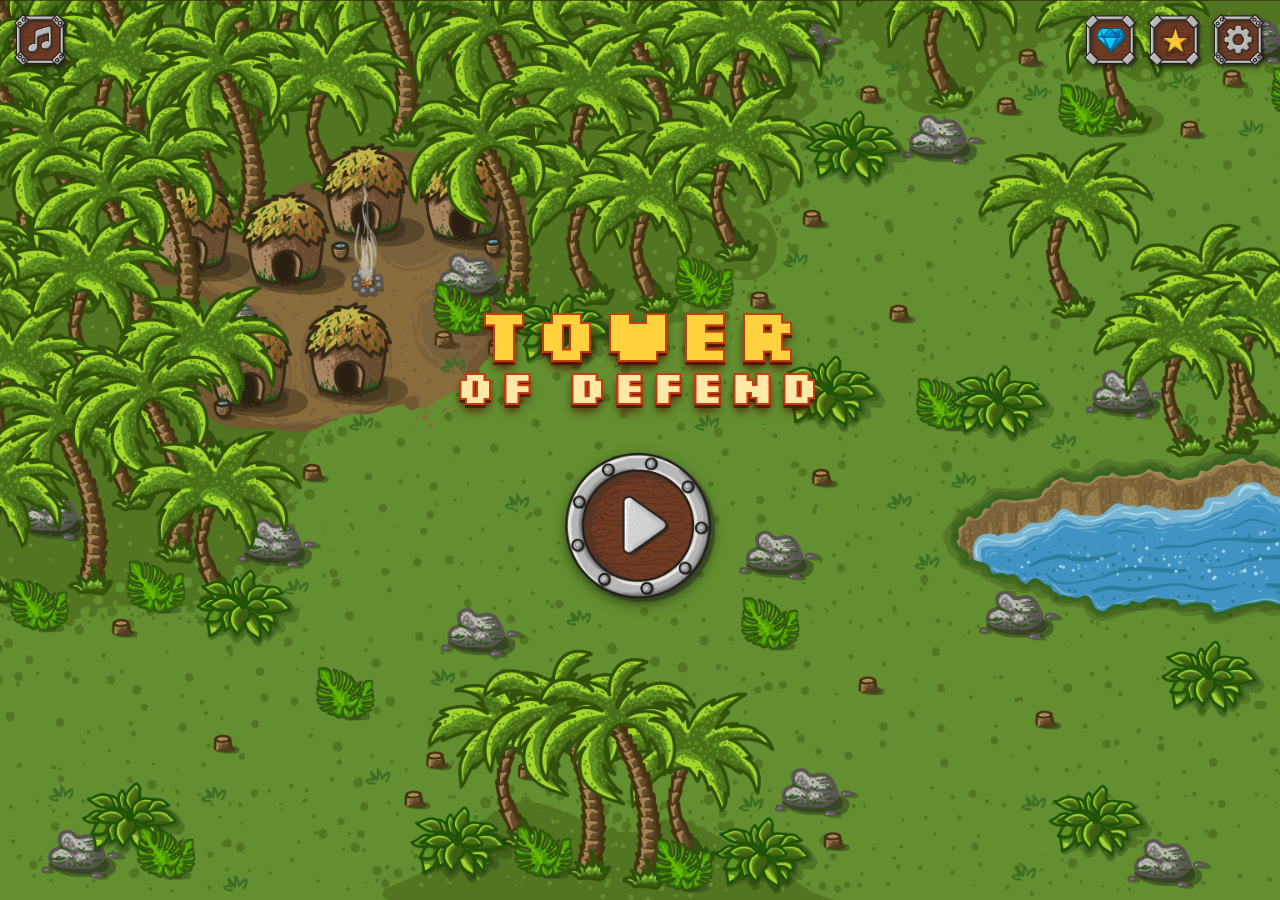
==== commit 2209463f: "Complete the UI kit: menu, loader, difficulty, settings, achievements, shop Build out every remainin" ====
--- a/index.html
+++ b/index.html
@@ -140,6 +140,14 @@
 
 <div id="levelSelect">
   <div id="levelSelectBox">
+    <div id="wmToolbar">
+      <button id="wmHomeBtn" class="tbtn" title="กลับเมนูหลัก" style="background-image:url('assets/ui/failed/button_left.png')"></button>
+      <span id="wmCrystals"><img src="assets/ui/interface_game/je.png" alt="crystals"><span class="wm-crystal-val">0</span></span>
+      <span class="tb-spacer"></span>
+      <button id="wmShopBtn" class="tbtn deco" title="ร้านค้า"><img src="assets/ui/shop/crystal_1.png" alt=""></button>
+      <button id="wmAchBtn" class="tbtn deco" title="ความสำเร็จ"><img src="assets/ui/achievement/star.png" alt=""></button>
+      <button id="wmSettingsBtn" class="tbtn" title="ตั้งค่า" style="background-image:url('assets/ui/menu/button_settings.png')"></button>
+    </div>
     <div id="levelList"></div>
     <p class="hint">ชนะด่านเพื่อปลดล็อกด่านถัดไป · ยิ่งเหลือพลังชีวิตมาก ยิ่งได้ดาวเยอะ (สูงสุด 3 ดาว)</p>
   </div>
@@ -149,6 +157,90 @@
   <div class="rg-icon">📱↻</div>
   <div class="rg-title">หมุนจอแนวนอน</div>
   <div class="rg-sub">เกมนี้เล่นได้เฉพาะแนวนอนบนมือถือ<br>กรุณาหมุนอุปกรณ์ของคุณ</div>
+</div>
+
+<!-- ===== Boot loading screen ===== -->
+<div id="bootScreen">
+  <div class="game-logo"><span>TOWER</span><span class="gl-sub">OF DEFEND</span></div>
+  <div id="bootBarBg"><div id="bootBarFill"></div></div>
+</div>
+
+<!-- ===== Main menu ===== -->
+<div id="mainMenu" class="hidden">
+  <div class="game-logo"><span>TOWER</span><span class="gl-sub">OF DEFEND</span></div>
+  <button id="playBtn" title="เล่นเกม"></button>
+  <div id="menuTopLeft">
+    <button id="soundBtn" class="mbtn" title="เปิด/ปิดเสียง"></button>
+  </div>
+  <div id="menuTopRight">
+    <button id="menuShopBtn" class="mbtn deco" title="ร้านค้า"><img src="assets/ui/shop/crystal_1.png" alt="shop"></button>
+    <button id="menuAchBtn" class="mbtn deco" title="ความสำเร็จ"><img src="assets/ui/achievement/star.png" alt="achievements"></button>
+    <button id="menuSettingsBtn" class="mbtn" title="ตั้งค่า"></button>
+  </div>
+</div>
+
+<!-- ===== Modal windows (difficulty / settings / achievements / shop) ===== -->
+<div id="modalDim" class="hidden">
+
+  <div id="diffWin" class="uiwin hidden">
+    <img class="uiwin-header" src="assets/ui/difficulty/header_diff.png" alt="เลือกความยาก">
+    <div id="diffName" class="uiwin-sub"></div>
+    <div class="diff-list">
+      <button class="diff-btn" data-diff="easy" style="background-image:url('assets/ui/difficulty/button_easy.png')"></button>
+      <button class="diff-btn" data-diff="normal" style="background-image:url('assets/ui/difficulty/button_normal.png')"></button>
+      <button class="diff-btn" data-diff="hard" style="background-image:url('assets/ui/difficulty/button_hard.png')"></button>
+    </div>
+    <div id="diffHint" class="uiwin-note"></div>
+    <button class="uiwin-close" data-close title="ปิด"></button>
+  </div>
+
+  <div id="setWin" class="uiwin hidden">
+    <img class="uiwin-header" src="assets/ui/settings/header_settings.png" alt="ตั้งค่า">
+    <div class="set-row">
+      <span>เสียงเอฟเฟกต์</span>
+      <button id="setSoundBtn" class="onoff"></button>
+    </div>
+    <div class="set-row">
+      <span>ระดับเสียง</span>
+      <div class="vol-ctl">
+        <button id="volMinus" class="volbtn" style="background-image:url('assets/ui/settings/button_minus.png')" title="ลดเสียง"></button>
+        <div id="volBarBg"><div id="volBarFill"></div></div>
+        <button id="volPlus" class="volbtn" style="background-image:url('assets/ui/settings/button_plus.png')" title="เพิ่มเสียง"></button>
+      </div>
+    </div>
+    <div class="set-row">
+      <button id="resetProgressBtn">ล้างความคืบหน้าทั้งหมด</button>
+    </div>
+    <button class="uiwin-close" data-close title="ปิด"></button>
+  </div>
+
+  <div id="achWin" class="uiwin hidden">
+    <img class="uiwin-header" src="assets/ui/achievement/header_achievement.png" alt="ความสำเร็จ">
+    <div id="achList"></div>
+    <button class="uiwin-close" data-close title="ปิด"></button>
+  </div>
+
+  <div id="shopWin" class="uiwin hidden">
+    <img class="uiwin-header" src="assets/ui/shop/header_shop.png" alt="ร้านค้า">
+    <div id="shopBalance"><img src="assets/ui/interface_game/je.png" alt="crystals"><span id="crystalVal">0</span></div>
+    <div id="shopItems">
+      <button class="shop-item" data-item="gold75">
+        <img src="assets/ui/shop/crystal_1.png" alt="">
+        <b>โกลด์เริ่มต้น +75</b><span class="shop-price">20 💎</span>
+      </button>
+      <button class="shop-item" data-item="lives5">
+        <img src="assets/ui/shop/crystal_2.png" alt="">
+        <b>หัวใจเริ่มต้น +5</b><span class="shop-price">30 💎</span>
+      </button>
+      <button class="shop-item" data-item="gold150">
+        <img src="assets/ui/shop/crystal_3.png" alt="">
+        <b>โกลด์เริ่มต้น +150</b><span class="shop-price">45 💎</span>
+      </button>
+    </div>
+    <div id="shopPending" class="uiwin-note"></div>
+    <button class="uiwin-close" data-close title="ปิด"></button>
+  </div>
+
 </div>
 
 <script src="maps/level1.js"></script>
--- a/style.css
+++ b/style.css
@@ -302,6 +302,253 @@
 .wm-node.locked .wm-name { opacity: 0.7; }
 
 .hidden { display: none !important; }
+
+/* ============================================================
+   Meta screens: boot loader, main menu, modal windows
+   (difficulty / settings / achievements / shop) — UI kit art
+   ============================================================ */
+
+/* ---- boot loading screen ---- */
+#bootScreen {
+  position: fixed; inset: 0; z-index: 200;
+  background: #1a1108;
+  display: flex; flex-direction: column; align-items: center; justify-content: center;
+  gap: 28px; transition: opacity 0.5s;
+}
+#bootScreen.gone { opacity: 0; pointer-events: none; }
+
+/* text logo in the kit's orange bubble style (the pack logo is generic art) */
+.game-logo {
+  display: flex; flex-direction: column; align-items: center; line-height: 0.95;
+  font-family: var(--pixel); font-weight: 700; text-align: center;
+  color: #ffd23e;
+  text-shadow:
+    0 2px 0 #c33d0e, 0 -2px 0 #c33d0e, 2px 0 0 #c33d0e, -2px 0 0 #c33d0e,
+    2px 2px 0 #c33d0e, -2px 2px 0 #c33d0e, 2px -2px 0 #c33d0e, -2px -2px 0 #c33d0e,
+    0 6px 10px rgba(0,0,0,0.55);
+  filter: drop-shadow(0 3px 0 #7c2408);
+}
+.game-logo span { font-size: clamp(40px, 9vw, 72px); letter-spacing: 4px; }
+.game-logo .gl-sub { font-size: clamp(24px, 5.4vw, 44px); letter-spacing: 6px; color: #ffe9a8; }
+#bootBarBg {
+  width: min(460px, 76vw); aspect-ratio: 1455 / 91;
+  background: url('assets/ui/load_bar/load_bar_bg.png') center / 100% 100% no-repeat;
+  padding: 0.55% 1.2%;
+}
+#bootBarFill {
+  width: 0%; height: 100%;
+  background: url('assets/ui/load_bar/load_bar_1.png') left center / auto 100% no-repeat;
+  border-radius: 999px; transition: width 0.15s;
+}
+
+/* ---- main menu ---- */
+#mainMenu {
+  position: fixed; inset: 0; z-index: 90;
+  background: url('assets/ui/menu/bg.png') center / cover no-repeat;
+  display: flex; flex-direction: column; align-items: center; justify-content: center;
+}
+#mainMenu .game-logo { margin-bottom: 5vh; }
+#playBtn {
+  width: min(150px, 24vh); aspect-ratio: 331 / 329;
+  border: none; padding: 0; cursor: pointer;
+  background: url('assets/ui/menu/button_play.png') center / contain no-repeat;
+  filter: drop-shadow(0 4px 6px rgba(0,0,0,0.5));
+  transition: transform 0.1s;
+}
+#playBtn:hover { transform: scale(1.06); }
+#playBtn:active { transform: scale(0.97); }
+#menuTopLeft { position: fixed; top: 14px; left: 14px; display: flex; gap: 10px; }
+#menuTopRight { position: fixed; top: 14px; right: 14px; display: flex; gap: 10px; }
+.mbtn {
+  width: 54px; height: 54px; border: none; padding: 0; cursor: pointer;
+  background: transparent center / contain no-repeat;
+  filter: drop-shadow(0 2px 3px rgba(0,0,0,0.5));
+  transition: transform 0.1s;
+  display: flex; align-items: center; justify-content: center;
+}
+.mbtn:hover { transform: scale(1.08); }
+#menuSettingsBtn { background-image: url('assets/ui/menu/button_settings.png'); }
+/* deco buttons: kit frame + overlaid icon */
+.mbtn.deco, .tbtn.deco { background-image: url('assets/ui/levels/btton_empty.png'); }
+.mbtn.deco img { width: 55%; height: 55%; object-fit: contain; }
+
+/* ---- world-map toolbar ---- */
+#wmToolbar {
+  display: flex; align-items: center; gap: 8px;
+  margin-bottom: 8px;
+}
+.tbtn {
+  width: 40px; height: 40px; border: none; padding: 0; cursor: pointer;
+  background: transparent center / contain no-repeat;
+  filter: drop-shadow(0 2px 2px rgba(0,0,0,0.45));
+  display: flex; align-items: center; justify-content: center;
+  transition: transform 0.1s;
+}
+.tbtn:hover { transform: scale(1.08); }
+.tbtn.deco img { width: 55%; height: 55%; object-fit: contain; }
+.tb-spacer { flex: 1; }
+#wmCrystals {
+  display: flex; align-items: center; gap: 6px;
+  font-family: var(--pixel); font-weight: 700; font-size: 13px; color: #fff3d6;
+  background: url('assets/ui/interface_game/table.png') center / 100% 100% no-repeat;
+  padding: 6px 12px 5px; text-shadow: 0 2px 0 rgba(0,0,0,0.6);
+}
+#wmCrystals img { width: 18px; height: 18px; object-fit: contain; }
+
+/* ---- modal framework ---- */
+#modalDim {
+  position: fixed; inset: 0; z-index: 120;
+  background: rgba(6, 4, 2, 0.72);
+  display: flex; align-items: center; justify-content: center;
+}
+.uiwin {
+  position: relative;
+  background: url('assets/ui/win/table.png') center / 100% 100% no-repeat;
+  width: min(360px, 90vw);
+  padding: 44px 30px 26px; text-align: center;
+  filter: drop-shadow(0 6px 14px rgba(0,0,0,0.5));
+  color: #f4e6c8;
+  /* NOTE: no overflow clip here — the header banner hangs above the box.
+     Long content scrolls in inner lists (#achList) instead. */
+}
+.uiwin-header {
+  width: 62%; max-width: 230px; display: block;
+  margin: -76px auto 4px;
+  filter: drop-shadow(0 3px 3px rgba(0,0,0,0.4));
+}
+.uiwin-close {
+  position: absolute; top: 8px; right: 8px;
+  width: 34px; height: 34px; border: none; padding: 0; cursor: pointer;
+  background: url('assets/ui/settings/button_close.png') center / contain no-repeat;
+  filter: drop-shadow(0 2px 2px rgba(0,0,0,0.4));
+}
+.uiwin-sub {
+  font-family: var(--pixel); font-weight: 700; font-size: 14px;
+  color: #ffd876; margin: 2px 0 10px; text-shadow: 0 2px 0 #000;
+}
+.uiwin-note { font-size: 12px; color: #d8c19a; margin-top: 10px; }
+
+/* ---- difficulty window ---- */
+.diff-list { display: flex; flex-direction: column; gap: 10px; align-items: center; }
+.diff-btn {
+  width: 74%; aspect-ratio: 326 / 175;
+  border: none; padding: 0; cursor: pointer;
+  background: transparent center / contain no-repeat;
+  filter: drop-shadow(0 3px 3px rgba(0,0,0,0.4));
+  transition: transform 0.1s;
+}
+.diff-btn:hover { transform: scale(1.05); }
+
+/* ---- settings window ---- */
+.set-row {
+  display: flex; align-items: center; justify-content: space-between;
+  gap: 10px; margin: 14px 6px; font-size: 14px; font-weight: bold;
+}
+.onoff {
+  width: 76px; height: 37px; border: none; cursor: pointer;
+  background: url('assets/ui/settings/button_on.png') center / 100% 100% no-repeat;
+  font-family: var(--pixel); font-weight: 700; font-size: 13px; color: #2c4a12;
+  text-shadow: 0 1px 0 rgba(255,255,255,0.4); padding-bottom: 4px;
+}
+.onoff.off {
+  background-image: url('assets/ui/settings/button_off.png');
+  color: #5a1a10;
+}
+.vol-ctl { display: flex; align-items: center; gap: 7px; }
+.volbtn {
+  width: 30px; height: 30px; border: none; padding: 0; cursor: pointer;
+  background: transparent center / contain no-repeat;
+  filter: drop-shadow(0 2px 2px rgba(0,0,0,0.4));
+}
+#volBarBg {
+  width: 110px; aspect-ratio: 315 / 66;
+  background: url('assets/ui/settings/bar_bg.png') center / 100% 100% no-repeat;
+  padding: 3.5% 4.5%;
+}
+#volBarFill {
+  height: 100%; width: 70%;
+  background: url('assets/ui/settings/bar.png') left center / auto 100% no-repeat;
+  border-radius: 999px;
+}
+#resetProgressBtn {
+  flex: 1; cursor: pointer; border: 2px solid #4a1410; border-radius: 7px;
+  padding: 9px; font-size: 13px; font-weight: bold;
+  background: linear-gradient(#a5462e, #7c2d1c); color: #ffe4d6;
+  box-shadow: inset 0 1px 0 rgba(255,255,255,0.25), inset 0 -2px 0 rgba(0,0,0,0.3);
+  text-shadow: 0 1px 0 #000;
+}
+#resetProgressBtn:hover { filter: brightness(1.12); }
+
+/* ---- achievements window ---- */
+#achWin { width: min(430px, 92vw); }
+#achList {
+  display: flex; flex-direction: column; gap: 8px;
+  max-height: min(52vh, 420px); overflow-y: auto; padding-right: 4px;
+}
+.ach-row {
+  display: flex; align-items: center; gap: 10px; text-align: left;
+  background: url('assets/ui/achievement/normal_window.png') center / 100% 100% no-repeat;
+  padding: 10px 14px; min-height: 58px;
+  filter: grayscale(0.7) brightness(0.85);
+}
+.ach-row.done { filter: none; }
+.ach-star {
+  flex: 0 0 40px; width: 40px; height: 40px;
+  background: url('assets/ui/achievement/s_window.png') center / contain no-repeat;
+  display: flex; align-items: center; justify-content: center;
+}
+.ach-star img { width: 58%; filter: grayscale(1) brightness(0.7); }
+.ach-row.done .ach-star img { filter: none; }
+.ach-txt { flex: 1; display: flex; flex-direction: column; line-height: 1.25; }
+.ach-txt b { font-size: 13px; color: #ffe6b8; text-shadow: 0 1px 0 #000; }
+.ach-txt small { font-size: 11px; color: #d8c19a; }
+.ach-unlocked { width: 74px; object-fit: contain; }
+
+/* ---- shop window ---- */
+#shopWin { width: min(420px, 92vw); }
+#shopBalance {
+  display: inline-flex; align-items: center; gap: 8px;
+  font-family: var(--pixel); font-weight: 700; font-size: 15px; color: #fff3d6;
+  background: url('assets/ui/interface_game/table.png') center / 100% 100% no-repeat;
+  padding: 7px 16px 6px; margin: 2px 0 12px;
+  text-shadow: 0 2px 0 rgba(0,0,0,0.6);
+}
+#shopBalance img { width: 20px; height: 20px; object-fit: contain; }
+#shopItems { display: flex; flex-direction: column; gap: 10px; }
+.shop-item {
+  display: grid; grid-template-columns: 52px 1fr auto; align-items: center;
+  gap: 10px; text-align: left; cursor: pointer;
+  background: url('assets/ui/shop/button_empty.png') center / 100% 100% no-repeat;
+  border: none; padding: 12px 18px; min-height: 64px;
+  transition: transform 0.1s;
+}
+.shop-item:hover { transform: scale(1.03); }
+.shop-item img { width: 44px; height: 40px; object-fit: contain; filter: drop-shadow(0 2px 2px rgba(0,0,0,0.4)); }
+.shop-item b { font-size: 13px; color: #ffe6b8; text-shadow: 0 1px 0 #000; }
+.shop-price {
+  font-family: var(--pixel); font-weight: 700; font-size: 12px;
+  color: #9be5ff; text-shadow: 0 1px 0 #000;
+}
+
+/* meta screens on short landscape phones */
+@media (orientation: landscape) and (max-height: 560px) {
+  #mainMenu .game-logo { margin-bottom: 3vh; }
+  .game-logo span { font-size: clamp(30px, 10vh, 44px); }
+  .game-logo .gl-sub { font-size: clamp(18px, 6vh, 28px); }
+  #playBtn { width: min(110px, 26vh); }
+  .mbtn { width: 44px; height: 44px; }
+  .uiwin { padding: 28px 20px 12px; }
+  .uiwin-header { margin-top: -44px; width: 40%; }
+  .uiwin-sub { margin: 0 0 6px; font-size: 12px; }
+  .uiwin-note { margin-top: 6px; font-size: 11px; }
+  .diff-list { gap: 6px; }
+  .diff-btn { width: 37%; }
+  .set-row { margin: 8px 6px; }
+  #achList { max-height: 46vh; }
+  .ach-row { min-height: 48px; padding: 6px 12px; }
+  #achWin, #shopWin { width: min(480px, 92vw); }
+  .shop-item { min-height: 52px; padding: 8px 14px; }
+}
 
 /* ============================================================
    Responsive: mobile landscape & portrait
